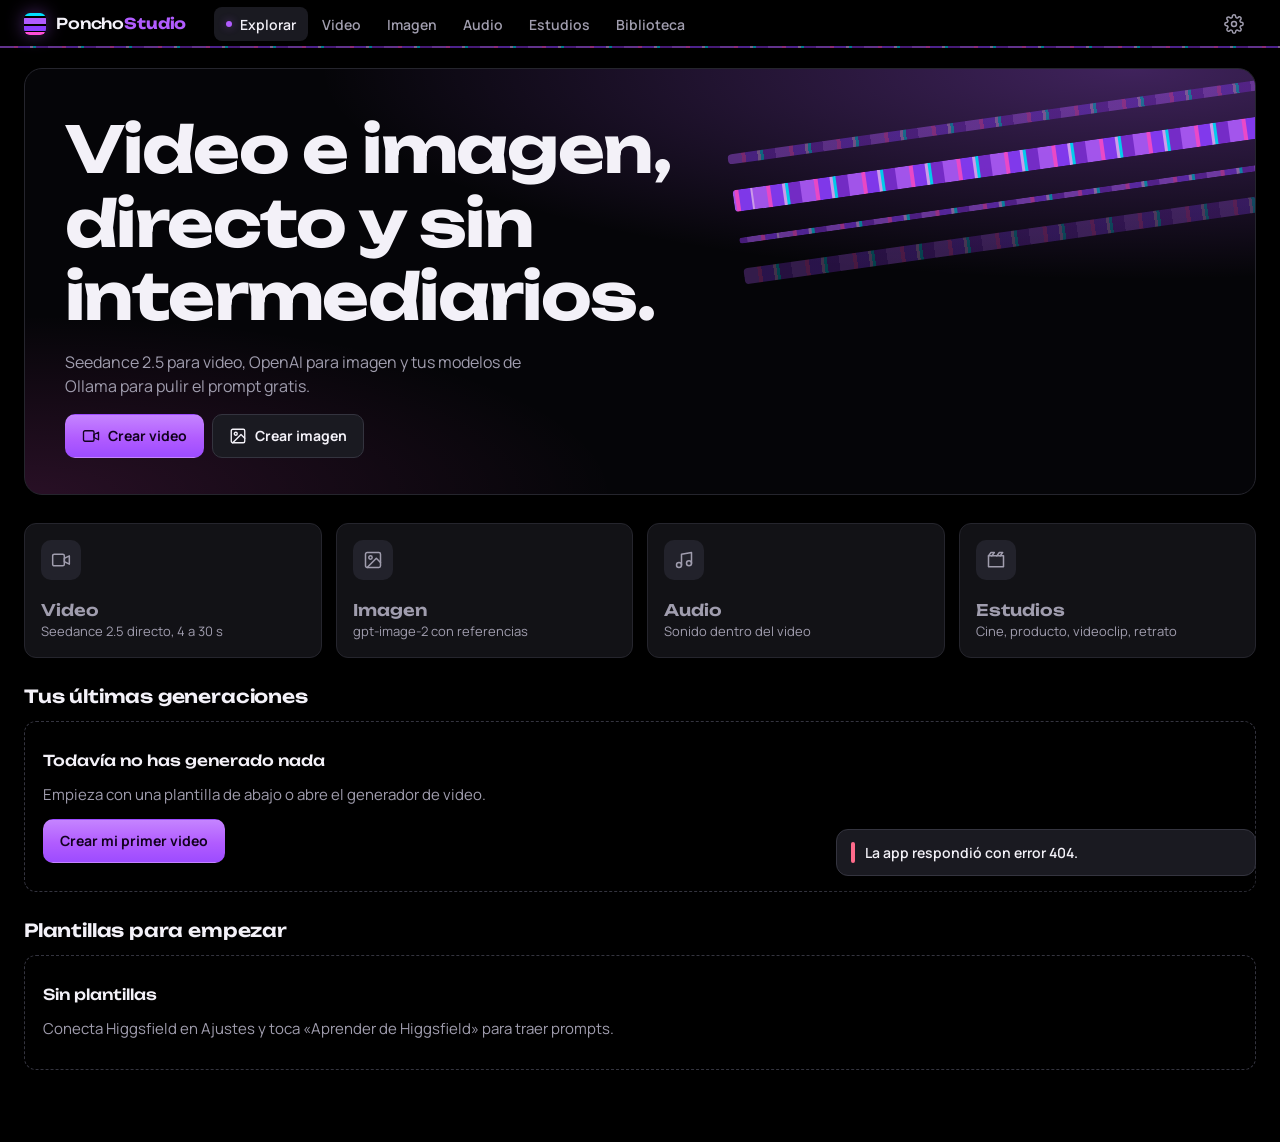
==== app/static/index.html @ efcdfa13 "0.1.0-wip: base de PonchoStudio (backend, interfaz, prompts, docs) Co-Authored-By: Claude Opus 5.5 <" ====
<!doctype html>
<html lang="es-CO">
<head>
  <meta charset="utf-8">
  <meta name="viewport" content="width=device-width, initial-scale=1, viewport-fit=cover">
  <meta name="theme-color" content="#000000">
  <meta name="color-scheme" content="dark">
  <title>PonchoStudio</title>
  <link rel="icon" href="data:image/svg+xml,%3Csvg xmlns='http://www.w3.org/2000/svg' viewBox='0 0 32 32'%3E%3Crect width='32' height='32' rx='8' fill='%23000'/%3E%3Cpath d='M4 12h24v3H4zM4 17h24v3H4z' fill='%23B15CFF'/%3E%3Cpath d='M4 22h24v2H4z' fill='%23FF4FD8'/%3E%3Cpath d='M4 9h24v2H4z' fill='%2300E0FF'/%3E%3C/svg%3E">
  <link rel="preconnect" href="https://fonts.googleapis.com">
  <link rel="preconnect" href="https://fonts.gstatic.com" crossorigin>
  <link rel="stylesheet" href="https://fonts.googleapis.com/css2?family=Manrope:wght@400;500;600;700;800&family=Unbounded:wght@500;600;700;800&display=swap">
  <link rel="stylesheet" href="estilos.css">
</head>
<body>
  <a class="saltar" href="#contenido">Saltar al contenido</a>

  <header class="cabecera" id="cabecera">
    <a class="marca" href="#/" aria-label="PonchoStudio, ir a Explorar">
      <span class="marca-tejido" aria-hidden="true"></span>
      <span class="marca-nombre">Poncho<b>Studio</b></span>
    </a>
    <nav class="nav-principal" aria-label="Secciones">
      <a href="#/" data-ruta="inicio">Explorar</a>
      <a href="#/video" data-ruta="video">Video</a>
      <a href="#/imagen" data-ruta="imagen">Imagen</a>
      <a href="#/audio" data-ruta="audio">Audio</a>
      <a href="#/estudios" data-ruta="estudios">Estudios</a>
      <a href="#/biblioteca" data-ruta="biblioteca">Biblioteca</a>
    </nav>
    <div class="cabecera-der">
      <a class="btn-icono" href="#/ajustes" data-ruta="ajustes" aria-label="Ajustes y conexiones" title="Ajustes">
        <svg viewBox="0 0 24 24" aria-hidden="true"><circle cx="12" cy="12" r="3"/><path d="M19.4 15a1.7 1.7 0 0 0 .3 1.8l.1.1a2 2 0 1 1-2.8 2.8l-.1-.1a1.7 1.7 0 0 0-1.8-.3 1.7 1.7 0 0 0-1 1.5V21a2 2 0 1 1-4 0v-.1a1.7 1.7 0 0 0-1.1-1.5 1.7 1.7 0 0 0-1.8.3l-.1.1a2 2 0 1 1-2.8-2.8l.1-.1a1.7 1.7 0 0 0 .3-1.8 1.7 1.7 0 0 0-1.5-1H3a2 2 0 1 1 0-4h.1a1.7 1.7 0 0 0 1.5-1.1 1.7 1.7 0 0 0-.3-1.8l-.1-.1a2 2 0 1 1 2.8-2.8l.1.1a1.7 1.7 0 0 0 1.8.3H9a1.7 1.7 0 0 0 1-1.5V3a2 2 0 1 1 4 0v.1a1.7 1.7 0 0 0 1 1.5 1.7 1.7 0 0 0 1.8-.3l.1-.1a2 2 0 1 1 2.8 2.8l-.1.1a1.7 1.7 0 0 0-.3 1.8V9a1.7 1.7 0 0 0 1.5 1H21a2 2 0 1 1 0 4h-.1a1.7 1.7 0 0 0-1.5 1z"/></svg>
      </a>
    </div>
  </header>
  <div class="franja-demo" id="franja-demo" hidden>
    <span>Modo demostración: agrega tus llaves en <a href="#/ajustes">Ajustes</a></span>
  </div>

  <main id="contenido" class="contenido" tabindex="-1"></main>

  <nav class="barra-inferior" aria-label="Secciones">
    <a href="#/" data-ruta="inicio"><svg viewBox="0 0 24 24" aria-hidden="true"><rect x="3" y="3" width="7" height="9" rx="1.5"/><rect x="14" y="3" width="7" height="5" rx="1.5"/><rect x="14" y="12" width="7" height="9" rx="1.5"/><rect x="3" y="16" width="7" height="5" rx="1.5"/></svg><span>Explorar</span></a>
    <a href="#/video" data-ruta="video"><svg viewBox="0 0 24 24" aria-hidden="true"><rect x="2" y="5" width="14" height="14" rx="2"/><path d="m16 10 6-3v10l-6-3z"/></svg><span>Video</span></a>
    <a href="#/imagen" data-ruta="imagen"><svg viewBox="0 0 24 24" aria-hidden="true"><rect x="3" y="3" width="18" height="18" rx="2"/><circle cx="9" cy="9" r="2"/><path d="m21 15-5-5L5 21"/></svg><span>Imagen</span></a>
    <a href="#/estudios" data-ruta="estudios"><svg viewBox="0 0 24 24" aria-hidden="true"><path d="M3 7h18v13H3z"/><path d="m3 7 3-4h4L7 7m6 0 3-4h4l-3 4"/></svg><span>Estudios</span></a>
    <a href="#/biblioteca" data-ruta="biblioteca"><svg viewBox="0 0 24 24" aria-hidden="true"><path d="M4 4h6v16H4zM14 4h6v10h-6zM14 17h6v3h-6z"/></svg><span>Biblioteca</span></a>
  </nav>

  <div class="toasts" id="toasts" role="status" aria-live="polite"></div>

  <script type="module" src="js/app.js"></script>
</body>
</html>
---- app/static/estilos.css ----
/* PonchoStudio · estilos
   Sistema visual de Poncho OS: negro, superficies frías, violeta neón.
   Firma: la "franja de poncho" (tejido violeta/magenta/lila/cian), usada solo
   en la marca, bajo la cabecera y en las barras de progreso. */

:root {
  --negro: #000;
  --fondo: #050508;
  --s1: #121216;
  --s2: #1A1A21;
  --s3: #22222B;
  --borde: #25252D;
  --borde-2: #34343F;
  --texto: #F3F1F8;
  --suave: #A09DAE;
  --tenue: #7C798A;

  --violeta: #B15CFF;
  --violeta-hover: #C584FF;
  --violeta-oscuro: #7E2FD6;
  --violeta-fin: #8B3DFF;
  --glow: rgba(177, 92, 255, .45);
  --magenta: #FF4FD8;
  --cian: #00E0FF;
  --lila: #E0AAFF;
  --sobre-violeta: #12021F;
  --peligro: #FF6B8B;
  --aviso: #FFC46B;

  --tejido: repeating-linear-gradient(90deg,
    var(--violeta) 0 14px, var(--magenta) 14px 18px, var(--violeta-fin) 18px 30px,
    var(--lila) 30px 33px, var(--cian) 33px 36px, var(--violeta-oscuro) 36px 48px);

  --titulo: "Unbounded", system-ui, -apple-system, "Segoe UI", sans-serif;
  --cuerpo: "Manrope", system-ui, -apple-system, "Segoe UI", Roboto, sans-serif;

  --r-s: 8px;
  --r-m: 12px;
  --r-l: 18px;
  --alto-cab: 52px;
  --panel: 420px;
  --gutter: 16px;
  --rapido: 160ms cubic-bezier(.2, .7, .2, 1);
}
@media (min-width: 900px) {
  :root { --alto-cab: 48px; --gutter: 24px; }
}

*, *::before, *::after { box-sizing: border-box; }
html { -webkit-text-size-adjust: 100%; background: var(--negro); }
body {
  margin: 0;
  min-height: 100dvh;
  background: var(--negro);
  color: var(--texto);
  font-family: var(--cuerpo);
  font-size: 15px;
  line-height: 1.5;
  overflow-x: hidden;
  -webkit-font-smoothing: antialiased;
}
img, video { display: block; max-width: 100%; }
button, input, select, textarea { font: inherit; color: inherit; }
a { color: var(--lila); }
h1, h2, h3 { font-family: var(--titulo); font-weight: 600; line-height: 1.15; margin: 0; letter-spacing: -.01em; }
h1 { font-size: clamp(26px, 6vw, 44px); }
h2 { font-size: 18px; }
h3 { font-size: 15px; }
p { margin: 0; }
[hidden] { display: none !important; }

:focus-visible {
  outline: 2px solid var(--violeta);
  outline-offset: 2px;
  border-radius: 6px;
}

.saltar {
  position: absolute; left: 8px; top: -60px; z-index: 100;
  background: var(--violeta); color: var(--sobre-violeta);
  padding: 10px 14px; border-radius: var(--r-s); font-weight: 700; text-decoration: none;
}
.saltar:focus { top: 8px; }

.solo-lector {
  position: absolute !important; width: 1px; height: 1px; padding: 0; margin: -1px;
  overflow: hidden; clip: rect(0 0 0 0); white-space: nowrap; border: 0;
}

/* ---------- Cabecera ---------- */
.cabecera {
  position: sticky; top: 0; z-index: 40;
  height: var(--alto-cab);
  display: flex; align-items: center; gap: 16px;
  padding: 0 var(--gutter);
  padding-top: env(safe-area-inset-top);
  background: rgba(0, 0, 0, .82);
  backdrop-filter: blur(14px);
  -webkit-backdrop-filter: blur(14px);
}
.cabecera::after {
  content: ""; position: absolute; left: 0; right: 0; bottom: 0; height: 2px;
  background: var(--tejido); opacity: .55;
}
.marca {
  display: inline-flex; align-items: center; gap: 10px;
  text-decoration: none; color: var(--texto); min-height: 44px; flex-shrink: 0;
}
.marca-tejido {
  width: 22px; height: 22px; border-radius: 6px;
  background:
    linear-gradient(180deg, var(--cian) 0 14%, transparent 14% 24%, var(--violeta) 24% 52%,
      transparent 52% 60%, var(--violeta-fin) 60% 80%, transparent 80% 86%, var(--magenta) 86%);
  box-shadow: 0 0 18px var(--glow);
}
.marca-nombre { font-family: var(--titulo); font-weight: 500; font-size: 15px; letter-spacing: -.01em; }
.marca-nombre b { font-weight: 700; color: var(--violeta); }

.nav-principal { display: none; gap: 2px; margin-left: 12px; }
.nav-principal a {
  color: var(--suave); text-decoration: none; font-weight: 600; font-size: 14px;
  padding: 0 12px; height: 34px; display: inline-flex; align-items: center; border-radius: 8px;
  transition: color var(--rapido), background var(--rapido);
}
.nav-principal a:hover { color: var(--texto); background: var(--s1); }
.nav-principal a[aria-current="page"] { color: var(--texto); background: var(--s2); }
.nav-principal a[aria-current="page"]::before {
  content: ""; width: 6px; height: 6px; border-radius: 50%; background: var(--violeta);
  margin-right: 8px; box-shadow: 0 0 8px var(--glow);
}
.cabecera-der { margin-left: auto; display: flex; align-items: center; gap: 8px; }

.btn-icono {
  width: 44px; height: 44px; display: inline-grid; place-items: center;
  border-radius: 10px; color: var(--suave); background: transparent; border: 0; cursor: pointer;
  text-decoration: none;
}
.btn-icono:hover { color: var(--texto); background: var(--s1); }
.btn-icono[aria-current="page"] { color: var(--violeta); background: var(--s2); }
.btn-icono svg, .barra-inferior svg, .icono {
  width: 20px; height: 20px; fill: none; stroke: currentColor; stroke-width: 1.8;
  stroke-linecap: round; stroke-linejoin: round; flex-shrink: 0;
}

.franja-demo {
  background: linear-gradient(90deg, rgba(177, 92, 255, .14), rgba(255, 79, 216, .08));
  border-bottom: 1px solid var(--borde);
  color: var(--lila); font-size: 13px; font-weight: 600;
  padding: 7px var(--gutter); text-align: center;
}
.franja-demo a { color: var(--texto); }

/* Barra inferior (celular) */
.barra-inferior {
  position: fixed; left: 0; right: 0; bottom: 0; z-index: 40;
  display: grid; grid-template-columns: repeat(5, 1fr);
  background: rgba(5, 5, 8, .94); backdrop-filter: blur(14px); -webkit-backdrop-filter: blur(14px);
  border-top: 1px solid var(--borde);
  padding-bottom: env(safe-area-inset-bottom);
}
.barra-inferior a {
  min-height: 58px; display: flex; flex-direction: column; align-items: center; justify-content: center; gap: 3px;
  color: var(--tenue); text-decoration: none; font-size: 11px; font-weight: 700;
}
.barra-inferior a[aria-current="page"] { color: var(--violeta); }
.contenido { padding-bottom: calc(76px + env(safe-area-inset-bottom)); outline: none; }

@media (min-width: 900px) {
  .nav-principal { display: flex; }
  .barra-inferior { display: none; }
  .contenido { padding-bottom: 48px; }
}

/* ---------- Botones ---------- */
.btn {
  display: inline-flex; align-items: center; justify-content: center; gap: 8px;
  min-height: 44px; padding: 0 16px; border-radius: 10px;
  border: 1px solid var(--borde-2); background: var(--s2); color: var(--texto);
  font-weight: 700; font-size: 14px; cursor: pointer; text-decoration: none; white-space: nowrap;
  transition: background var(--rapido), border-color var(--rapido), transform var(--rapido), box-shadow var(--rapido);
}
.btn:hover { background: var(--s3); border-color: #44444F; }
.btn:active { transform: scale(.98); }
.btn:disabled, .btn[aria-disabled="true"] { opacity: .45; cursor: not-allowed; transform: none; }
.btn-primario {
  background: linear-gradient(180deg, var(--violeta-hover), var(--violeta) 55%, var(--violeta-fin) 140%);
  color: var(--sobre-violeta); border-color: transparent;
}
.btn-primario:hover { background: var(--violeta-hover); border-color: transparent; box-shadow: 0 0 24px var(--glow); }
.btn-fantasma { background: transparent; border-color: transparent; color: var(--suave); }
.btn-fantasma:hover { background: var(--s1); color: var(--texto); border-color: transparent; }
.btn-peligro { color: var(--peligro); }
.btn-chico { min-height: 36px; padding: 0 12px; font-size: 13px; border-radius: 8px; }
.btn-grande { min-height: 54px; font-size: 15px; border-radius: 12px; width: 100%; }
.btn .icono { width: 18px; height: 18px; }
.btn-generar { font-family: var(--titulo); font-weight: 600; letter-spacing: -.01em; }
.btn-generar .costo { opacity: .78; font-weight: 500; }

/* ---------- Formularios ---------- */
.campo { display: grid; gap: 8px; }
.campo > label, .etiqueta {
  font-size: 13px; font-weight: 700; color: var(--suave);
  display: flex; align-items: center; justify-content: space-between; gap: 8px;
}
.etiqueta .valor { color: var(--texto); font-family: var(--titulo); font-weight: 500; font-size: 13px; }
.entrada, select.entrada, textarea.entrada {
  width: 100%; min-height: 44px; padding: 10px 12px;
  background: var(--s1); border: 1px solid var(--borde-2); border-radius: 10px; color: var(--texto);
}
select.entrada { appearance: none; padding-right: 36px;
  background-image: url("data:image/svg+xml,%3Csvg xmlns='http://www.w3.org/2000/svg' viewBox='0 0 24 24' fill='none' stroke='%23A09DAE' stroke-width='2'%3E%3Cpath d='m6 9 6 6 6-6'/%3E%3C/svg%3E");
  background-repeat: no-repeat; background-position: right 10px center; background-size: 18px; }
.entrada:focus { border-color: var(--violeta); outline: none; box-shadow: 0 0 0 3px rgba(177, 92, 255, .22); }
.entrada::placeholder { color: var(--tenue); }

/* Segmentado */
.segmentado {
  display: flex; flex-wrap: wrap; gap: 4px; padding: 4px;
  background: var(--s1); border: 1px solid var(--borde); border-radius: 12px;
}
.segmentado button {
  flex: 1 1 0; min-width: 72px; min-height: 40px; padding: 0 10px;
  border: 0; border-radius: 8px; background: transparent; color: var(--suave);
  font-weight: 700; font-size: 13px; cursor: pointer; white-space: nowrap;
  display: inline-flex; align-items: center; justify-content: center; gap: 6px;
}
.segmentado button:hover:not(:disabled) { color: var(--texto); background: var(--s2); }
.segmentado button[aria-checked="true"] { background: var(--s3); color: var(--texto); box-shadow: inset 0 0 0 1px var(--violeta); }
.segmentado button:disabled { opacity: .35; cursor: not-allowed; }
.forma { display: inline-block; border: 1.6px solid currentColor; border-radius: 2px; }

/* Slider */
.slider { display: grid; gap: 6px; }
.slider input[type="range"] {
  -webkit-appearance: none; appearance: none; width: 100%; height: 44px; background: transparent; cursor: pointer;
}
.slider input[type="range"]::-webkit-slider-runnable-track {
  height: 6px; border-radius: 6px;
  background: linear-gradient(90deg, var(--violeta) var(--p, 0%), var(--s3) var(--p, 0%));
}
.slider input[type="range"]::-moz-range-track { height: 6px; border-radius: 6px; background: var(--s3); }
.slider input[type="range"]::-moz-range-progress { height: 6px; border-radius: 6px; background: var(--violeta); }
.slider input[type="range"]::-webkit-slider-thumb {
  -webkit-appearance: none; width: 22px; height: 22px; margin-top: -8px; border-radius: 50%;
  background: var(--texto); border: 4px solid var(--violeta); box-shadow: 0 0 12px var(--glow);
}
.slider input[type="range"]::-moz-range-thumb {
  width: 16px; height: 16px; border-radius: 50%; background: var(--texto); border: 4px solid var(--violeta);
}
.slider-marcas { display: flex; justify-content: space-between; font-size: 12px; color: var(--tenue); }

/* Interruptor */
.interruptor {
  display: flex; align-items: center; justify-content: space-between; gap: 12px;
  min-height: 48px; padding: 6px 12px; border-radius: 12px; background: var(--s1); border: 1px solid var(--borde);
  cursor: pointer;
}
.interruptor span { font-weight: 700; font-size: 14px; }
.interruptor small { display: block; color: var(--suave); font-weight: 500; font-size: 12px; }
.interruptor input { appearance: none; -webkit-appearance: none; width: 44px; height: 26px; border-radius: 26px;
  background: var(--s3); border: 1px solid var(--borde-2); position: relative; cursor: pointer; flex-shrink: 0;
  transition: background var(--rapido); }
.interruptor input::after { content: ""; position: absolute; top: 3px; left: 3px; width: 18px; height: 18px; border-radius: 50%;
  background: var(--suave); transition: transform var(--rapido), background var(--rapido); }
.interruptor input:checked { background: var(--violeta-oscuro); border-color: var(--violeta); }
.interruptor input:checked::after { transform: translateX(18px); background: var(--texto); }

/* Chips */
.chips { display: flex; flex-wrap: wrap; gap: 6px; }
.chip {
  min-height: 36px; padding: 0 12px; border-radius: 999px; cursor: pointer;
  background: var(--s1); border: 1px solid var(--borde-2); color: var(--suave);
  font-weight: 600; font-size: 13px; display: inline-flex; align-items: center; gap: 6px;
}
.chip:hover { color: var(--texto); border-color: #4A4A57; }
.chip[aria-pressed="true"] { color: var(--texto); border-color: var(--violeta); background: rgba(177, 92, 255, .14); }
.chip .punto-origen { width: 6px; height: 6px; border-radius: 50%; background: var(--cian); }

/* Insignias y chips de estado */
.insignia {
  display: inline-flex; align-items: center; gap: 5px; min-height: 22px; padding: 0 8px;
  border-radius: 6px; font-size: 11px; font-weight: 800; white-space: nowrap;
  background: var(--s3); color: var(--suave);
}
.insignia-creditos { background: rgba(255, 196, 107, .12); color: var(--aviso); box-shadow: inset 0 0 0 1px rgba(255, 196, 107, .3); }
.insignia-demo { background: rgba(0, 224, 255, .1); color: var(--cian); box-shadow: inset 0 0 0 1px rgba(0, 224, 255, .28); }
.insignia-violeta { background: rgba(177, 92, 255, .16); color: var(--lila); }

.estado {
  display: inline-flex; align-items: center; gap: 6px; min-height: 24px; padding: 0 9px;
  border-radius: 999px; font-size: 12px; font-weight: 700; background: rgba(0, 0, 0, .7); color: var(--texto);
  backdrop-filter: blur(6px);
}
.estado::before { content: ""; width: 7px; height: 7px; border-radius: 50%; background: currentColor; }
.estado-en_cola { color: var(--suave); }
.estado-generando { color: var(--lila); }
.estado-listo { color: #7CF2C6; }
.estado-fallo { color: var(--peligro); }
.estado-cancelado { color: var(--tenue); }

.progreso { height: 4px; border-radius: 4px; background: var(--s3); overflow: hidden; }
.progreso > i { display: block; height: 100%; width: var(--v, 0%); background: var(--tejido); background-size: 96px 100%;
  transition: width 600ms ease; }

/* ---------- Toasts ---------- */
.toasts {
  position: fixed; z-index: 90; left: 50%; transform: translateX(-50%);
  bottom: calc(78px + env(safe-area-inset-bottom)); display: grid; gap: 8px;
  width: min(420px, calc(100vw - 32px)); pointer-events: none;
}
@media (min-width: 900px) { .toasts { bottom: 24px; left: auto; right: 24px; transform: none; } }
.toast {
  pointer-events: auto; display: flex; gap: 10px; align-items: flex-start;
  padding: 12px 14px; border-radius: 12px; background: var(--s2); border: 1px solid var(--borde-2);
  box-shadow: 0 12px 40px rgba(0, 0, 0, .6); font-size: 14px; font-weight: 600;
  animation: entrar 220ms cubic-bezier(.2, .7, .2, 1);
}
.toast::before { content: ""; width: 4px; align-self: stretch; border-radius: 4px; background: var(--violeta); flex-shrink: 0; }
.toast-error::before { background: var(--peligro); }
.toast-ok::before { background: #7CF2C6; }
@keyframes entrar { from { opacity: 0; transform: translateY(8px); } }

/* ---------- Modal ---------- */
.modal-fondo {
  position: fixed; inset: 0; z-index: 80; background: rgba(0, 0, 0, .78);
  display: grid; place-items: center; padding: 16px; animation: aparecer 160ms ease;
}
@keyframes aparecer { from { opacity: 0; } }
.modal {
  width: min(460px, 100%); max-height: calc(100dvh - 32px); overflow: auto;
  background: var(--s1); border: 1px solid var(--borde-2); border-radius: var(--r-l);
  padding: 22px; display: grid; gap: 14px; box-shadow: 0 30px 80px rgba(0, 0, 0, .7);
  animation: entrar 200ms cubic-bezier(.2, .7, .2, 1);
}
.modal h2 { font-size: 18px; }
.modal p { color: var(--suave); }
.modal-acciones { display: flex; gap: 8px; justify-content: flex-end; flex-wrap: wrap; margin-top: 4px; }
.modal-acciones .btn { flex: 1 1 140px; }

/* Visor */
.visor {
  position: relative;
  width: min(1200px, 100%); padding: 0; gap: 0; overflow: hidden;
  display: grid; grid-template-rows: auto 1fr;
}
.visor-medio { background: var(--negro); display: grid; place-items: center; min-height: 200px; max-height: 60dvh; }
.visor-medio img, .visor-medio video { max-height: 60dvh; width: auto; max-width: 100%; object-fit: contain; }
.visor-info { padding: 18px; display: grid; gap: 14px; align-content: start; overflow: auto; }
.visor-prompt { background: var(--s2); border-radius: 10px; padding: 12px; font-size: 14px; color: var(--texto); white-space: pre-wrap; word-break: break-word; }
.visor-datos { display: grid; grid-template-columns: auto 1fr; gap: 4px 14px; font-size: 13px; }
.visor-datos dt { color: var(--suave); }
.visor-datos dd { margin: 0; }
.visor-acciones { display: flex; flex-wrap: wrap; gap: 8px; }
.visor-acciones .btn { flex: 1 1 auto; }
.visor-cerrar { position: absolute; top: 10px; right: 10px; background: rgba(0, 0, 0, .65); z-index: 2; }
@media (min-width: 900px) {
  .visor { grid-template-rows: none; grid-template-columns: 1fr 360px; height: min(760px, calc(100dvh - 48px)); }
  .visor-medio, .visor-medio img, .visor-medio video { max-height: 100%; height: 100%; }
  .visor-medio { height: 100%; }
}

/* ---------- Página ---------- */
.pagina { padding: 20px var(--gutter) 24px; max-width: 1680px; margin: 0 auto; display: grid; gap: 28px; }
.pagina-cabeza { display: grid; gap: 6px; }
.pagina-cabeza p { color: var(--suave); max-width: 62ch; }
.seccion { display: grid; gap: 14px; }
.seccion-cabeza { display: flex; align-items: center; justify-content: space-between; gap: 12px; flex-wrap: wrap; }
.vacio {
  border: 1px dashed var(--borde-2); border-radius: var(--r-m); padding: 28px 18px;
  display: grid; gap: 12px; justify-items: start; color: var(--suave);
}
.vacio strong { color: var(--texto); font-family: var(--titulo); font-weight: 500; font-size: 15px; }

/* ---------- Inicio ---------- */
.hero {
  position: relative; overflow: hidden; border-radius: var(--r-l);
  padding: 28px 20px 22px; min-height: 260px;
  display: grid; align-content: end; gap: 16px;
  background:
    radial-gradient(120% 90% at 90% 0%, rgba(177, 92, 255, .34), transparent 55%),
    radial-gradient(80% 70% at 0% 100%, rgba(255, 79, 216, .14), transparent 60%),
    var(--fondo);
  border: 1px solid var(--borde);
}
.hero-tejido {
  position: absolute; right: -40px; top: 22px; width: 62%; max-width: 560px; height: 120px;
  display: grid; gap: 7px; transform: rotate(-8deg); opacity: .9; pointer-events: none;
}
.hero-tejido i { display: block; border-radius: 4px; background: var(--tejido); }
.hero-tejido i:nth-child(1) { height: 10px; opacity: .45; }
.hero-tejido i:nth-child(2) { height: 22px; background-position: 20px 0; }
.hero-tejido i:nth-child(3) { height: 6px; opacity: .6; background-position: 40px 0; }
.hero-tejido i:nth-child(4) { height: 16px; opacity: .3; }
.hero h1 { font-size: clamp(30px, 8.4vw, 64px); font-weight: 700; max-width: 14ch; letter-spacing: -.025em; position: relative; }
.hero p { color: var(--suave); max-width: 46ch; position: relative; font-size: 16px; }
.hero-acciones { display: flex; gap: 8px; flex-wrap: wrap; position: relative; }
@media (min-width: 900px) { .hero { padding: 44px 40px 36px; min-height: 340px; } .hero-tejido { top: 46px; height: 150px; } }

.accesos { display: grid; grid-template-columns: repeat(2, 1fr); gap: 10px; }
@media (min-width: 900px) { .accesos { grid-template-columns: repeat(4, 1fr); gap: 14px; } }
.acceso {
  position: relative; display: grid; align-content: space-between; gap: 18px;
  min-height: 132px; padding: 16px; border-radius: var(--r-m); text-decoration: none; color: var(--texto);
  background: var(--s1); border: 1px solid var(--borde); overflow: hidden;
  transition: border-color var(--rapido), background var(--rapido);
}
.acceso:hover { border-color: var(--borde-2); background: var(--s2); }
.acceso:hover .acceso-icono { color: var(--violeta); }
.acceso-icono { width: 40px; height: 40px; border-radius: 10px; background: var(--s3); display: grid; place-items: center; color: var(--lila); }
.acceso strong { font-family: var(--titulo); font-weight: 600; font-size: 16px; display: block; }
.acceso span { color: var(--suave); font-size: 13px; }

/* Masonry con container queries: 2 → 6 columnas */
.explora-caja { container-type: inline-size; }
.masonry { columns: 2; column-gap: 10px; }
.masonry > * { break-inside: avoid; margin-bottom: 10px; }
@container (min-width: 600px) { .masonry { columns: 3; column-gap: 12px; } .masonry > * { margin-bottom: 12px; } }
@container (min-width: 860px) { .masonry { columns: 4; } }
@container (min-width: 1100px) { .masonry { columns: 5; } }
@container (min-width: 1380px) { .masonry { columns: 6; } }

.plantilla {
  display: grid; gap: 10px; padding: 14px; border-radius: var(--r-m); width: 100%; text-align: left;
  background: var(--s1); border: 1px solid var(--borde); cursor: pointer; color: var(--texto);
  transition: border-color var(--rapido), background var(--rapido);
}
.plantilla:hover { border-color: var(--violeta-oscuro); background: var(--s2); }
.plantilla-arte { border-radius: 8px; aspect-ratio: var(--ar, 4 / 5); position: relative; overflow: hidden; }
.plantilla-arte span { position: absolute; left: 10px; bottom: 10px; }
.plantilla strong { font-family: var(--titulo); font-weight: 500; font-size: 14px; }
.plantilla p { color: var(--suave); font-size: 13px; display: -webkit-box; -webkit-line-clamp: 3; -webkit-box-orient: vertical; overflow: hidden; }
.plantilla-pie { display: flex; flex-wrap: wrap; justify-content: space-between; align-items: center; gap: 8px; color: var(--lila); font-size: 13px; font-weight: 700; }

/* ---------- Tarjeta de medio ---------- */
.medio {
  position: relative; border-radius: var(--r-m); overflow: hidden; background: var(--s1);
  border: 1px solid var(--borde); cursor: pointer; display: block; width: 100%; padding: 0; text-align: left;
  color: var(--texto);
}
.medio:hover { border-color: var(--borde-2); }
.medio-caja { position: relative; aspect-ratio: var(--ar, 16 / 9); background: var(--s2); }
.medio-caja img, .medio-caja video { position: absolute; inset: 0; width: 100%; height: 100%; object-fit: cover; }
.medio-sup { position: absolute; top: 8px; left: 8px; right: 8px; display: flex; gap: 6px; flex-wrap: wrap; align-items: center; z-index: 1; }
.medio-sup .fav { margin-left: auto; color: var(--magenta); }
.medio-sup .insignia { background-color: rgba(0, 0, 0, .72); backdrop-filter: blur(6px); }
.medio-inf {
  position: absolute; left: 0; right: 0; bottom: 0; padding: 26px 10px 10px; z-index: 1;
  background: linear-gradient(transparent, rgba(0, 0, 0, .85));
  font-size: 12px; color: var(--texto); display: grid; gap: 6px;
}
.medio-inf p { display: -webkit-box; -webkit-line-clamp: 2; -webkit-box-orient: vertical; overflow: hidden; }
.medio-pendiente {
  position: absolute; inset: 0; display: grid; place-items: center; align-content: center; gap: 10px; padding: 16px;
  background:
    radial-gradient(60% 60% at 50% 40%, rgba(177, 92, 255, .2), transparent 70%), var(--s1);
  color: var(--suave); font-size: 13px; text-align: center;
}
.medio-pendiente .progreso { width: 70%; }
.medio-pendiente .porc { font-family: var(--titulo); font-size: 22px; color: var(--texto); }
.medio-caja.sin-medio { min-height: 190px; }
.medio-pendiente { padding-bottom: 56px; grid-template-columns: minmax(0, 1fr); justify-items: center; }
.medio-pendiente > * { max-width: 100%; overflow-wrap: anywhere; }
.medio-pendiente > span:not(.porc) { display: -webkit-box; -webkit-line-clamp: 3; -webkit-box-orient: vertical; overflow: hidden; }
.medio-fallo { background: linear-gradient(rgba(255, 107, 139, .08), transparent), var(--s1); color: var(--peligro); }
.medio-duracion { position: absolute; right: 8px; bottom: 8px; }

/* ---------- Generador (video / imagen) ---------- */
.generador { display: grid; gap: 20px; padding: 16px var(--gutter) 24px; }
.panel { display: grid; gap: 18px; align-content: start; min-width: 0; }
.panel-bloque { display: grid; gap: 10px; }
.panel-titulo { display: flex; align-items: center; justify-content: space-between; gap: 8px; }
.panel-titulo h1 { font-size: 22px; }
.feed { display: grid; gap: 14px; align-content: start; min-width: 0; }
.feed-grilla { container-type: inline-size; }
.feed-grilla .masonry { columns: 1; }
@container (min-width: 520px) { .feed-grilla .masonry { columns: 2; } }
@container (min-width: 900px) { .feed-grilla .masonry { columns: 3; } }
@container (min-width: 1300px) { .feed-grilla .masonry { columns: 4; } }

@media (min-width: 1000px) {
  .generador {
    grid-template-columns: var(--panel) minmax(0, 1fr); gap: 0; padding: 0;
    min-height: calc(100dvh - var(--alto-cab));
  }
  .panel {
    position: sticky; top: var(--alto-cab); max-height: calc(100dvh - var(--alto-cab)); overflow-y: auto;
    padding: 20px 20px 24px; border-right: 1px solid var(--borde); background: var(--fondo);
    scrollbar-width: thin; scrollbar-color: var(--borde-2) transparent;
  }
  .feed { padding: 20px var(--gutter) 32px; }
  .con-demo .panel { top: calc(var(--alto-cab) + 34px); max-height: calc(100dvh - var(--alto-cab) - 34px); }
}

/* Selector de modelo */
.modelos { display: grid; gap: 8px; }
.modelo {
  display: grid; grid-template-columns: 40px 1fr auto; align-items: center; gap: 12px;
  width: 100%; min-height: 60px; padding: 10px 12px; text-align: left; cursor: pointer;
  border-radius: 12px; border: 1px solid var(--borde); background: var(--s1); color: var(--texto);
  transition: border-color var(--rapido), background var(--rapido);
}
.modelo:hover { border-color: var(--borde-2); background: var(--s2); }
.modelo[aria-checked="true"] { border-color: var(--violeta); background: linear-gradient(90deg, rgba(177, 92, 255, .14), var(--s1) 70%); }
.modelo-icono { width: 40px; height: 40px; border-radius: 10px; display: grid; place-items: center; font-family: var(--titulo); font-weight: 700; font-size: 13px;
  background: var(--s3); color: var(--lila); }
.modelo-icono-largo { font-size: 10px; letter-spacing: -.03em; }
.modelo[aria-checked="true"] .modelo-icono { background: var(--violeta); color: var(--sobre-violeta); }
.modelo strong { display: block; font-weight: 800; font-size: 14px; }
.modelo small { display: block; color: var(--suave); font-size: 12px; line-height: 1.35; }
.modelo-lado { display: grid; justify-items: end; gap: 4px; }
.modelos-mas { justify-self: start; }

/* Prompt */
.prompt-caja {
  position: relative; border-radius: 14px; background: var(--s1); border: 1px solid var(--borde-2);
  transition: border-color var(--rapido), box-shadow var(--rapido);
}
.prompt-caja:focus-within { border-color: var(--violeta); box-shadow: 0 0 0 3px rgba(177, 92, 255, .18), 0 0 30px rgba(177, 92, 255, .12); }
.prompt-caja textarea {
  width: 100%; min-height: 132px; resize: vertical; border: 0; background: transparent; padding: 14px 14px 6px;
  font-size: 15px; line-height: 1.55; outline: none; display: block;
}
.prompt-caja textarea::placeholder { color: var(--tenue); }
.prompt-barra { display: flex; align-items: center; gap: 6px; padding: 6px 8px 8px; flex-wrap: wrap; }
.prompt-barra .contador { margin-left: auto; font-size: 12px; color: var(--tenue); padding-right: 6px; }
.mejorar-fila { display: grid; grid-template-columns: 1fr 1fr; gap: 8px; }
.motor-usado { font-size: 13px; color: var(--suave); display: flex; align-items: center; gap: 8px; flex-wrap: wrap; }
.motor-usado b { color: var(--lila); }

/* Dropzone */
.cuadros { display: grid; grid-template-columns: 1fr 1fr; gap: 8px; }
.dropzone {
  position: relative; min-height: 96px; border-radius: 12px; border: 1px dashed var(--borde-2); background: var(--s1);
  display: grid; place-items: center; text-align: center; padding: 10px; cursor: pointer; color: var(--suave);
  font-size: 13px; font-weight: 600; overflow: hidden;
  transition: border-color var(--rapido), background var(--rapido);
}
.dropzone:hover, .dropzone.encima { border-color: var(--violeta); background: rgba(177, 92, 255, .08); color: var(--texto); }
.dropzone input { position: absolute; inset: 0; opacity: 0; cursor: pointer; }
.dropzone .icono { display: block; margin: 0 auto 4px; }
.dropzone > div > span { display: block; }
.dropzone-lleno { padding: 0; border-style: solid; }
.dropzone-lleno img, .dropzone-lleno video { width: 100%; height: 100%; object-fit: cover; position: absolute; inset: 0; }
.dropzone-quitar { position: absolute; top: 4px; right: 4px; z-index: 2; width: 36px; height: 36px; background: rgba(0, 0, 0, .7); }
.dropzone-cargando::after { content: "Subiendo…"; position: absolute; inset: 0; display: grid; place-items: center; background: rgba(0, 0, 0, .7); color: var(--texto); }
.refs { display: grid; grid-template-columns: repeat(4, 1fr); gap: 8px; }
.refs .dropzone { min-height: 0; aspect-ratio: 1; }
.refs .dropzone span { font-size: 11px; }

.ajustes-grilla { display: grid; gap: 14px; }
.nota { font-size: 12px; color: var(--suave); }
.nota-aviso { color: var(--aviso); }

.generar-pie {
  position: sticky; bottom: calc(66px + env(safe-area-inset-bottom)); z-index: 5;
  padding: 28px 0 0; background: linear-gradient(transparent, var(--negro) 40%);
  display: grid; gap: 6px;
}
.generar-detalle { font-size: 12px; color: var(--tenue); text-align: center; min-height: 18px; }
@media (min-width: 1000px) { .generar-pie { bottom: -24px; padding-bottom: 20px; margin-bottom: -24px; background: linear-gradient(transparent, var(--fondo) 40%); } }

.filtros { display: flex; gap: 6px; flex-wrap: wrap; }

/* ---------- Estudios ---------- */
.estudios { display: grid; gap: 14px; }
@media (min-width: 900px) { .estudios { grid-template-columns: repeat(2, 1fr); gap: 18px; } }
.estudio {
  border-radius: var(--r-l); border: 1px solid var(--borde); background: var(--s1); overflow: hidden;
  display: grid; align-content: start;
}
.estudio-arte {
  height: 150px; position: relative; overflow: hidden;
  background: radial-gradient(80% 120% at 85% 50%, rgba(177, 92, 255, .28), transparent 60%), var(--fondo);
  border-bottom: 1px solid var(--borde);
}
.estudio-arte .tag { position: absolute; left: 14px; top: 14px; }
.estudio-arte .forma-grande {
  position: absolute; right: 28px; top: 50%; transform: translateY(-50%);
  border: 2px solid var(--texto); border-radius: 6px; padding: 5px;
  display: grid; align-content: center; gap: 4px; box-shadow: 0 0 30px var(--glow);
}
.estudio-arte .forma-grande b { display: block; height: 6px; border-radius: 3px; background: var(--tejido); }
.estudio-arte .forma-grande b:nth-child(2) { height: 12px; background-position: 18px 0; }
.estudio-arte .forma-grande b:nth-child(3) { opacity: .6; background-position: 30px 0; }
.estudios { align-items: start; }
.estudio-cuerpo { padding: 16px; display: grid; gap: 14px; }
.estudio-cuerpo h2 { font-size: 20px; }
.estudio-cuerpo > p { color: var(--suave); }
.estudio-campos { display: grid; gap: 12px; }
@media (min-width: 520px) { .estudio-campos.dos { grid-template-columns: 1fr 1fr; } }

/* ---------- Audio ---------- */
.lista-audio { display: grid; gap: 10px; }
@media (min-width: 900px) { .lista-audio { grid-template-columns: repeat(2, 1fr); } }
.aviso-caja {
  border-radius: var(--r-m); padding: 16px; display: grid; gap: 10px;
  background: linear-gradient(135deg, rgba(177, 92, 255, .14), rgba(0, 224, 255, .05)); border: 1px solid var(--borde-2);
}
.aviso-caja h2 { font-size: 16px; }
.aviso-caja p { color: var(--suave); }

/* ---------- Ajustes ---------- */
.conexiones { display: grid; gap: 12px; }
@media (min-width: 900px) { .conexiones { grid-template-columns: repeat(2, 1fr); } }
.conexion { border-radius: var(--r-m); border: 1px solid var(--borde); background: var(--s1); padding: 16px; display: grid; gap: 12px; align-content: start; }
.conexion-cabeza { display: flex; align-items: center; gap: 12px; }
.conexion-cabeza .modelo-icono { flex-shrink: 0; }
.conexion-cabeza div { flex: 1; min-width: 0; }
.conexion-cabeza small { color: var(--suave); display: block; font-size: 13px; }
.luz { display: inline-flex; align-items: center; gap: 6px; font-size: 12px; font-weight: 800; white-space: nowrap; }
.luz::before { content: ""; width: 8px; height: 8px; border-radius: 50%; background: currentColor; box-shadow: 0 0 8px currentColor; }
.luz-si { color: #7CF2C6; }
.luz-no { color: var(--tenue); }
.conexion ul { margin: 0; padding-left: 18px; color: var(--suave); font-size: 13px; }
.conexion-acciones { display: flex; flex-wrap: wrap; gap: 8px; }
.guia { display: grid; gap: 10px; }
.guia ol { margin: 0; padding-left: 20px; display: grid; gap: 8px; color: var(--suave); }
.guia b { color: var(--texto); }
code, .codigo {
  font-family: ui-monospace, "Cascadia Code", Consolas, monospace; font-size: 13px;
  background: var(--s2); border: 1px solid var(--borde); padding: 1px 6px; border-radius: 6px; color: var(--lila);
  overflow-wrap: anywhere;
}
pre.codigo { display: block; padding: 12px; white-space: pre-wrap; margin: 0; }

.cargando-bloque { min-height: 140px; border-radius: var(--r-m); background: linear-gradient(90deg, var(--s1), var(--s2), var(--s1)); background-size: 200% 100%; animation: brillo 1.4s linear infinite; }
@keyframes brillo { to { background-position: -200% 0; } }

@media (prefers-reduced-motion: reduce) {
  *, *::before, *::after { animation-duration: .01ms !important; animation-iteration-count: 1 !important; transition-duration: .01ms !important; scroll-behavior: auto !important; }
}
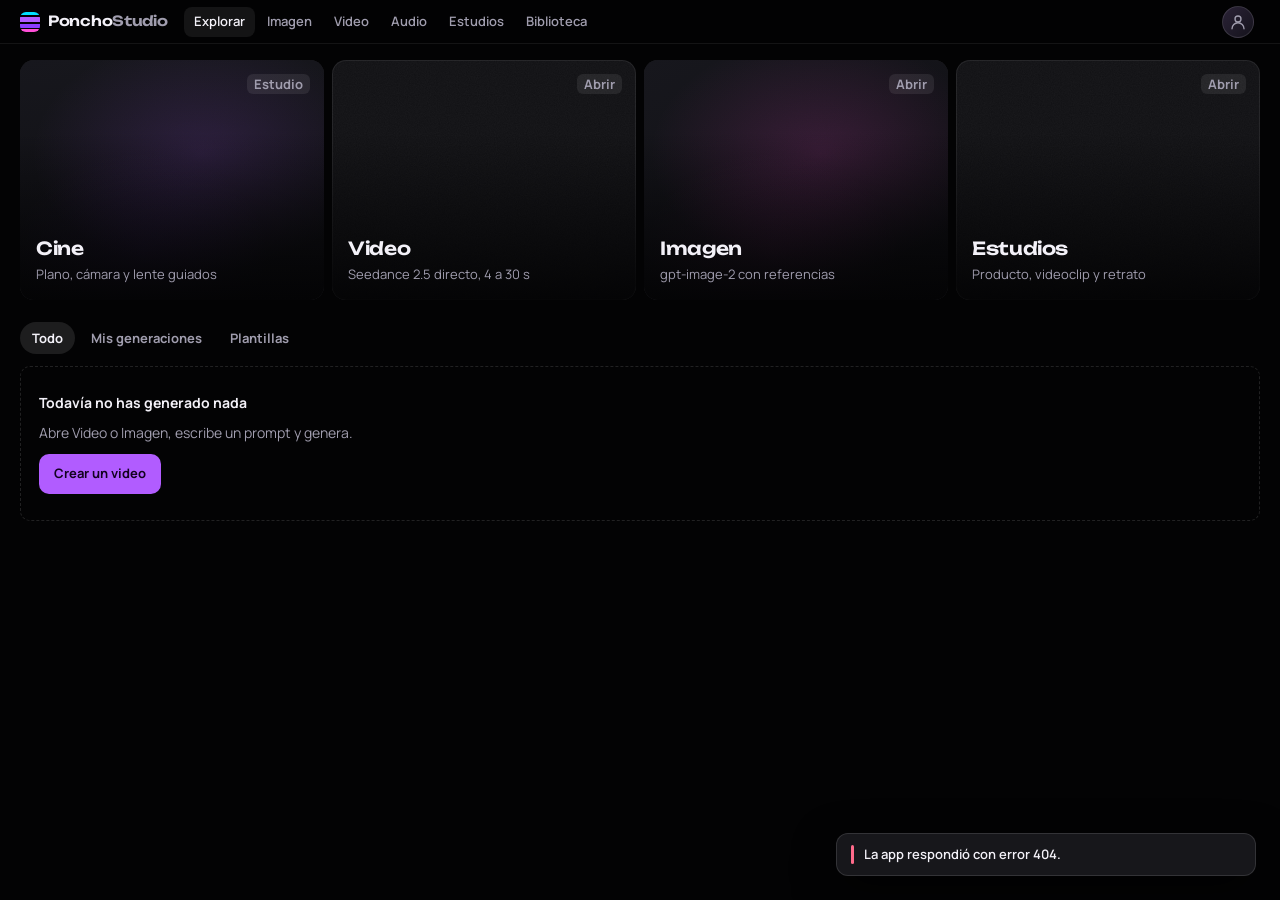
==== commit ed5019ec: "MEMORIA: estado 20:27 (todo conectado, rediseño estilo Higgsfield y presets en curso) Co-Authored-By" ====
--- a/app/static/index.html
+++ b/app/static/index.html
@@ -22,15 +22,16 @@
     </a>
     <nav class="nav-principal" aria-label="Secciones">
       <a href="#/" data-ruta="inicio">Explorar</a>
+      <a href="#/imagen" data-ruta="imagen">Imagen</a>
       <a href="#/video" data-ruta="video">Video</a>
-      <a href="#/imagen" data-ruta="imagen">Imagen</a>
       <a href="#/audio" data-ruta="audio">Audio</a>
       <a href="#/estudios" data-ruta="estudios">Estudios</a>
       <a href="#/biblioteca" data-ruta="biblioteca">Biblioteca</a>
     </nav>
     <div class="cabecera-der">
-      <a class="btn-icono" href="#/ajustes" data-ruta="ajustes" aria-label="Ajustes y conexiones" title="Ajustes">
-        <svg viewBox="0 0 24 24" aria-hidden="true"><circle cx="12" cy="12" r="3"/><path d="M19.4 15a1.7 1.7 0 0 0 .3 1.8l.1.1a2 2 0 1 1-2.8 2.8l-.1-.1a1.7 1.7 0 0 0-1.8-.3 1.7 1.7 0 0 0-1 1.5V21a2 2 0 1 1-4 0v-.1a1.7 1.7 0 0 0-1.1-1.5 1.7 1.7 0 0 0-1.8.3l-.1.1a2 2 0 1 1-2.8-2.8l.1-.1a1.7 1.7 0 0 0 .3-1.8 1.7 1.7 0 0 0-1.5-1H3a2 2 0 1 1 0-4h.1a1.7 1.7 0 0 0 1.5-1.1 1.7 1.7 0 0 0-.3-1.8l-.1-.1a2 2 0 1 1 2.8-2.8l.1.1a1.7 1.7 0 0 0 1.8.3H9a1.7 1.7 0 0 0 1-1.5V3a2 2 0 1 1 4 0v.1a1.7 1.7 0 0 0 1 1.5 1.7 1.7 0 0 0 1.8-.3l.1-.1a2 2 0 1 1 2.8 2.8l-.1.1a1.7 1.7 0 0 0-.3 1.8V9a1.7 1.7 0 0 0 1.5 1H21a2 2 0 1 1 0 4h-.1a1.7 1.7 0 0 0-1.5 1z"/></svg>
+      <a class="pastilla-estado" id="pastilla-estado" href="#/ajustes" hidden><span class="punto" aria-hidden="true"></span><span class="txt"></span></a>
+      <a class="btn-avatar" href="#/ajustes" data-ruta="ajustes" aria-label="Ajustes y conexiones" title="Ajustes">
+        <span class="avatar" aria-hidden="true"><svg class="icono" viewBox="0 0 24 24"><circle cx="12" cy="8" r="4"/><path d="M4 21a8 8 0 0 1 16 0"/></svg></span>
       </a>
     </div>
   </header>
@@ -42,8 +43,8 @@
 
   <nav class="barra-inferior" aria-label="Secciones">
     <a href="#/" data-ruta="inicio"><svg viewBox="0 0 24 24" aria-hidden="true"><rect x="3" y="3" width="7" height="9" rx="1.5"/><rect x="14" y="3" width="7" height="5" rx="1.5"/><rect x="14" y="12" width="7" height="9" rx="1.5"/><rect x="3" y="16" width="7" height="5" rx="1.5"/></svg><span>Explorar</span></a>
+    <a href="#/imagen" data-ruta="imagen"><svg viewBox="0 0 24 24" aria-hidden="true"><rect x="3" y="3" width="18" height="18" rx="2"/><circle cx="9" cy="9" r="2"/><path d="m21 15-5-5L5 21"/></svg><span>Imagen</span></a>
     <a href="#/video" data-ruta="video"><svg viewBox="0 0 24 24" aria-hidden="true"><rect x="2" y="5" width="14" height="14" rx="2"/><path d="m16 10 6-3v10l-6-3z"/></svg><span>Video</span></a>
-    <a href="#/imagen" data-ruta="imagen"><svg viewBox="0 0 24 24" aria-hidden="true"><rect x="3" y="3" width="18" height="18" rx="2"/><circle cx="9" cy="9" r="2"/><path d="m21 15-5-5L5 21"/></svg><span>Imagen</span></a>
     <a href="#/estudios" data-ruta="estudios"><svg viewBox="0 0 24 24" aria-hidden="true"><path d="M3 7h18v13H3z"/><path d="m3 7 3-4h4L7 7m6 0 3-4h4l-3 4"/></svg><span>Estudios</span></a>
     <a href="#/biblioteca" data-ruta="biblioteca"><svg viewBox="0 0 24 24" aria-hidden="true"><path d="M4 4h6v16H4zM14 4h6v10h-6zM14 17h6v3h-6z"/></svg><span>Biblioteca</span></a>
   </nav>
--- a/app/static/estilos.css
+++ b/app/static/estilos.css
@@ -1,79 +1,72 @@
 /* PonchoStudio · estilos
-   Sistema visual de Poncho OS: negro, superficies frías, violeta neón.
-   Firma: la "franja de poncho" (tejido violeta/magenta/lila/cian), usada solo
-   en la marca, bajo la cabecera y en las barras de progreso. */
+   Distribución y sensación tipo estudio de generación: negro casi puro, superficies
+   apenas visibles, bordes de 1 px sutiles. El violeta solo marca foco, el botón
+   principal y lo seleccionado. */
 
 :root {
-  --negro: #000;
-  --fondo: #050508;
-  --s1: #121216;
-  --s2: #1A1A21;
-  --s3: #22222B;
-  --borde: #25252D;
-  --borde-2: #34343F;
+  --negro: #030304;
+  --fondo: #0a0a0c;
+  --s1: #111114;
+  --s2: #17171b;
+  --s3: #1f1f25;
+  --linea: rgba(255, 255, 255, .07);
+  --linea-2: rgba(255, 255, 255, .12);
+  --vidrio: rgba(17, 17, 20, .86);
   --texto: #F3F1F8;
   --suave: #A09DAE;
-  --tenue: #7C798A;
+  --tenue: #85828F;
 
   --violeta: #B15CFF;
   --violeta-hover: #C584FF;
   --violeta-oscuro: #7E2FD6;
   --violeta-fin: #8B3DFF;
   --glow: rgba(177, 92, 255, .45);
+  --violeta-suave: rgba(177, 92, 255, .12);
   --magenta: #FF4FD8;
   --cian: #00E0FF;
   --lila: #E0AAFF;
   --sobre-violeta: #12021F;
   --peligro: #FF6B8B;
   --aviso: #FFC46B;
-
-  --tejido: repeating-linear-gradient(90deg,
-    var(--violeta) 0 14px, var(--magenta) 14px 18px, var(--violeta-fin) 18px 30px,
-    var(--lila) 30px 33px, var(--cian) 33px 36px, var(--violeta-oscuro) 36px 48px);
+  --ok: #7CF2C6;
+
+  --ruido: url("data:image/svg+xml,%3Csvg xmlns='http://www.w3.org/2000/svg' width='160' height='160'%3E%3Cfilter id='n'%3E%3CfeTurbulence type='fractalNoise' baseFrequency='.9' numOctaves='2' stitchTiles='stitch'/%3E%3CfeColorMatrix values='0 0 0 0 1 0 0 0 0 1 0 0 0 0 1 0 0 0 .55 0'/%3E%3C/filter%3E%3Crect width='100%25' height='100%25' filter='url(%23n)'/%3E%3C/svg%3E");
 
   --titulo: "Unbounded", system-ui, -apple-system, "Segoe UI", sans-serif;
   --cuerpo: "Manrope", system-ui, -apple-system, "Segoe UI", Roboto, sans-serif;
 
   --r-s: 8px;
-  --r-m: 12px;
-  --r-l: 18px;
+  --r-m: 10px;
+  --r-l: 16px;
   --alto-cab: 52px;
-  --panel: 420px;
-  --gutter: 16px;
-  --rapido: 160ms cubic-bezier(.2, .7, .2, 1);
-}
-@media (min-width: 900px) {
-  :root { --alto-cab: 48px; --gutter: 24px; }
+  --panel: 380px;
+  --gutter: 12px;
+  --gap: 8px;
+  --rapido: 150ms cubic-bezier(.2, .7, .2, 1);
+}
+@media (min-width: 1000px) {
+  :root { --alto-cab: 44px; --gutter: 20px; }
 }
 
 *, *::before, *::after { box-sizing: border-box; }
 html { -webkit-text-size-adjust: 100%; background: var(--negro); }
 body {
-  margin: 0;
-  min-height: 100dvh;
-  background: var(--negro);
-  color: var(--texto);
-  font-family: var(--cuerpo);
-  font-size: 15px;
-  line-height: 1.5;
-  overflow-x: hidden;
-  -webkit-font-smoothing: antialiased;
+  margin: 0; min-height: 100dvh;
+  background: var(--negro); color: var(--texto);
+  font-family: var(--cuerpo); font-size: 14px; line-height: 1.45;
+  overflow-x: hidden; -webkit-font-smoothing: antialiased;
 }
 img, video { display: block; max-width: 100%; }
 button, input, select, textarea { font: inherit; color: inherit; }
 a { color: var(--lila); }
-h1, h2, h3 { font-family: var(--titulo); font-weight: 600; line-height: 1.15; margin: 0; letter-spacing: -.01em; }
-h1 { font-size: clamp(26px, 6vw, 44px); }
-h2 { font-size: 18px; }
-h3 { font-size: 15px; }
+h1, h2, h3 { font-family: var(--titulo); font-weight: 600; line-height: 1.15; margin: 0; letter-spacing: -.015em; }
+h1 { font-size: 22px; }
+h2 { font-size: 15px; }
+h3 { font-size: 14px; }
 p { margin: 0; }
 [hidden] { display: none !important; }
 
-:focus-visible {
-  outline: 2px solid var(--violeta);
-  outline-offset: 2px;
-  border-radius: 6px;
-}
+:focus-visible { outline: 2px solid var(--violeta); outline-offset: 2px; border-radius: 6px; }
 
 .saltar {
   position: absolute; left: 8px; top: -60px; z-index: 100;
@@ -81,547 +74,515 @@
   padding: 10px 14px; border-radius: var(--r-s); font-weight: 700; text-decoration: none;
 }
 .saltar:focus { top: 8px; }
-
-.solo-lector {
-  position: absolute !important; width: 1px; height: 1px; padding: 0; margin: -1px;
-  overflow: hidden; clip: rect(0 0 0 0); white-space: nowrap; border: 0;
+.solo-lector { position: absolute !important; width: 1px; height: 1px; padding: 0; margin: -1px; overflow: hidden; clip: rect(0 0 0 0); white-space: nowrap; border: 0; }
+
+/* Superficie oscura con ruido: placeholders y demos (sin bloques saturados). */
+.ruido { position: relative; isolation: isolate; }
+.ruido::after {
+  content: ""; position: absolute; inset: 0; z-index: 0; pointer-events: none;
+  background-image: var(--ruido); background-size: 160px; opacity: .07; mix-blend-mode: overlay; border-radius: inherit;
 }
 
 /* ---------- Cabecera ---------- */
 .cabecera {
   position: sticky; top: 0; z-index: 40;
-  height: var(--alto-cab);
-  display: flex; align-items: center; gap: 16px;
-  padding: 0 var(--gutter);
-  padding-top: env(safe-area-inset-top);
-  background: rgba(0, 0, 0, .82);
-  backdrop-filter: blur(14px);
-  -webkit-backdrop-filter: blur(14px);
-}
-.cabecera::after {
-  content: ""; position: absolute; left: 0; right: 0; bottom: 0; height: 2px;
-  background: var(--tejido); opacity: .55;
-}
-.marca {
-  display: inline-flex; align-items: center; gap: 10px;
-  text-decoration: none; color: var(--texto); min-height: 44px; flex-shrink: 0;
-}
+  height: var(--alto-cab); display: flex; align-items: center; gap: 8px;
+  padding: 0 var(--gutter); padding-top: env(safe-area-inset-top);
+  background: rgba(3, 3, 4, .9); backdrop-filter: blur(16px); -webkit-backdrop-filter: blur(16px);
+  border-bottom: 1px solid var(--linea);
+}
+.marca { display: inline-flex; align-items: center; gap: 8px; text-decoration: none; color: var(--texto); min-height: 44px; flex-shrink: 0; margin-right: 8px; }
 .marca-tejido {
-  width: 22px; height: 22px; border-radius: 6px;
-  background:
-    linear-gradient(180deg, var(--cian) 0 14%, transparent 14% 24%, var(--violeta) 24% 52%,
-      transparent 52% 60%, var(--violeta-fin) 60% 80%, transparent 80% 86%, var(--magenta) 86%);
-  box-shadow: 0 0 18px var(--glow);
-}
-.marca-nombre { font-family: var(--titulo); font-weight: 500; font-size: 15px; letter-spacing: -.01em; }
-.marca-nombre b { font-weight: 700; color: var(--violeta); }
-
-.nav-principal { display: none; gap: 2px; margin-left: 12px; }
+  width: 20px; height: 20px; border-radius: 6px;
+  background: linear-gradient(180deg, var(--cian) 0 14%, transparent 14% 24%, var(--violeta) 24% 52%, transparent 52% 60%, var(--violeta-fin) 60% 80%, transparent 80% 86%, var(--magenta) 86%);
+}
+.marca-nombre { font-family: var(--titulo); font-weight: 600; font-size: 14px; letter-spacing: -.02em; }
+.marca-nombre b { font-weight: 600; color: var(--suave); }
+
+.nav-principal { display: none; gap: 2px; }
 .nav-principal a {
-  color: var(--suave); text-decoration: none; font-weight: 600; font-size: 14px;
-  padding: 0 12px; height: 34px; display: inline-flex; align-items: center; border-radius: 8px;
+  color: var(--suave); text-decoration: none; font-weight: 600; font-size: 13px;
+  padding: 0 10px; height: 30px; display: inline-flex; align-items: center; border-radius: 8px;
   transition: color var(--rapido), background var(--rapido);
 }
-.nav-principal a:hover { color: var(--texto); background: var(--s1); }
-.nav-principal a[aria-current="page"] { color: var(--texto); background: var(--s2); }
-.nav-principal a[aria-current="page"]::before {
-  content: ""; width: 6px; height: 6px; border-radius: 50%; background: var(--violeta);
-  margin-right: 8px; box-shadow: 0 0 8px var(--glow);
-}
-.cabecera-der { margin-left: auto; display: flex; align-items: center; gap: 8px; }
+.nav-principal a:hover { color: var(--texto); }
+.nav-principal a[aria-current="page"] { color: var(--texto); background: rgba(255, 255, 255, .07); }
+.cabecera-der { margin-left: auto; display: flex; align-items: center; gap: 6px; }
+
+.pastilla-estado {
+  display: inline-flex; align-items: center; gap: 6px; height: 30px; padding: 0 10px; border-radius: 999px;
+  background: rgba(255, 255, 255, .06); color: var(--texto); font-size: 12px; font-weight: 700; text-decoration: none; white-space: nowrap;
+}
+.pastilla-estado:hover { background: rgba(255, 255, 255, .1); }
+.pastilla-estado .punto { width: 7px; height: 7px; border-radius: 50%; background: var(--aviso); }
+.pastilla-estado.ok .punto { background: var(--ok); }
+.avatar {
+  width: 32px; height: 32px; border-radius: 50%; display: grid; place-items: center;
+  background: linear-gradient(135deg, #2a2236, #15131c); border: 1px solid var(--linea-2); color: var(--suave);
+}
+.btn-avatar { width: 44px; height: 44px; display: grid; place-items: center; border-radius: 50%; text-decoration: none; }
+.btn-avatar:hover .avatar, .btn-avatar[aria-current="page"] .avatar { border-color: var(--violeta); color: var(--texto); }
 
 .btn-icono {
-  width: 44px; height: 44px; display: inline-grid; place-items: center;
-  border-radius: 10px; color: var(--suave); background: transparent; border: 0; cursor: pointer;
-  text-decoration: none;
-}
-.btn-icono:hover { color: var(--texto); background: var(--s1); }
-.btn-icono[aria-current="page"] { color: var(--violeta); background: var(--s2); }
+  width: 44px; height: 44px; display: inline-grid; place-items: center; flex-shrink: 0;
+  border-radius: 10px; color: var(--suave); background: transparent; border: 0; cursor: pointer; text-decoration: none;
+}
+.btn-icono:hover { color: var(--texto); background: rgba(255, 255, 255, .06); }
 .btn-icono svg, .barra-inferior svg, .icono {
-  width: 20px; height: 20px; fill: none; stroke: currentColor; stroke-width: 1.8;
-  stroke-linecap: round; stroke-linejoin: round; flex-shrink: 0;
+  width: 18px; height: 18px; fill: none; stroke: currentColor; stroke-width: 1.8; stroke-linecap: round; stroke-linejoin: round; flex-shrink: 0;
 }
 
 .franja-demo {
-  background: linear-gradient(90deg, rgba(177, 92, 255, .14), rgba(255, 79, 216, .08));
-  border-bottom: 1px solid var(--borde);
-  color: var(--lila); font-size: 13px; font-weight: 600;
-  padding: 7px var(--gutter); text-align: center;
+  border-bottom: 1px solid var(--linea); color: var(--suave); font-size: 12px; font-weight: 600;
+  padding: 6px var(--gutter); text-align: center; background: var(--fondo);
 }
 .franja-demo a { color: var(--texto); }
 
-/* Barra inferior (celular) */
 .barra-inferior {
   position: fixed; left: 0; right: 0; bottom: 0; z-index: 40;
   display: grid; grid-template-columns: repeat(5, 1fr);
-  background: rgba(5, 5, 8, .94); backdrop-filter: blur(14px); -webkit-backdrop-filter: blur(14px);
-  border-top: 1px solid var(--borde);
-  padding-bottom: env(safe-area-inset-bottom);
+  background: rgba(3, 3, 4, .94); backdrop-filter: blur(16px); -webkit-backdrop-filter: blur(16px);
+  border-top: 1px solid var(--linea); padding-bottom: env(safe-area-inset-bottom);
 }
 .barra-inferior a {
-  min-height: 58px; display: flex; flex-direction: column; align-items: center; justify-content: center; gap: 3px;
+  min-height: 56px; display: flex; flex-direction: column; align-items: center; justify-content: center; gap: 3px;
   color: var(--tenue); text-decoration: none; font-size: 11px; font-weight: 700;
 }
-.barra-inferior a[aria-current="page"] { color: var(--violeta); }
-.contenido { padding-bottom: calc(76px + env(safe-area-inset-bottom)); outline: none; }
-
-@media (min-width: 900px) {
+.barra-inferior a[aria-current="page"] { color: var(--texto); }
+.barra-inferior a[aria-current="page"] svg { color: var(--violeta); }
+.contenido { padding-bottom: calc(72px + env(safe-area-inset-bottom)); outline: none; }
+
+@media (min-width: 1000px) {
   .nav-principal { display: flex; }
   .barra-inferior { display: none; }
-  .contenido { padding-bottom: 48px; }
+  .contenido { padding-bottom: 40px; }
 }
 
 /* ---------- Botones ---------- */
 .btn {
-  display: inline-flex; align-items: center; justify-content: center; gap: 8px;
-  min-height: 44px; padding: 0 16px; border-radius: 10px;
-  border: 1px solid var(--borde-2); background: var(--s2); color: var(--texto);
-  font-weight: 700; font-size: 14px; cursor: pointer; text-decoration: none; white-space: nowrap;
-  transition: background var(--rapido), border-color var(--rapido), transform var(--rapido), box-shadow var(--rapido);
-}
-.btn:hover { background: var(--s3); border-color: #44444F; }
+  display: inline-flex; align-items: center; justify-content: center; gap: 7px;
+  min-height: 40px; padding: 0 14px; border-radius: 10px;
+  border: 1px solid var(--linea-2); background: rgba(255, 255, 255, .04); color: var(--texto);
+  font-weight: 700; font-size: 13px; cursor: pointer; text-decoration: none; white-space: nowrap;
+  transition: background var(--rapido), border-color var(--rapido), transform var(--rapido);
+}
+.btn:hover { background: rgba(255, 255, 255, .08); }
 .btn:active { transform: scale(.98); }
 .btn:disabled, .btn[aria-disabled="true"] { opacity: .45; cursor: not-allowed; transform: none; }
-.btn-primario {
-  background: linear-gradient(180deg, var(--violeta-hover), var(--violeta) 55%, var(--violeta-fin) 140%);
-  color: var(--sobre-violeta); border-color: transparent;
-}
-.btn-primario:hover { background: var(--violeta-hover); border-color: transparent; box-shadow: 0 0 24px var(--glow); }
+.btn-primario { background: var(--violeta); color: var(--sobre-violeta); border-color: transparent; }
+.btn-primario:hover { background: var(--violeta-hover); box-shadow: 0 0 22px var(--glow); }
 .btn-fantasma { background: transparent; border-color: transparent; color: var(--suave); }
-.btn-fantasma:hover { background: var(--s1); color: var(--texto); border-color: transparent; }
+.btn-fantasma:hover { background: rgba(255, 255, 255, .06); color: var(--texto); }
 .btn-peligro { color: var(--peligro); }
-.btn-chico { min-height: 36px; padding: 0 12px; font-size: 13px; border-radius: 8px; }
-.btn-grande { min-height: 54px; font-size: 15px; border-radius: 12px; width: 100%; }
-.btn .icono { width: 18px; height: 18px; }
-.btn-generar { font-family: var(--titulo); font-weight: 600; letter-spacing: -.01em; }
-.btn-generar .costo { opacity: .78; font-weight: 500; }
+.btn-chico { min-height: 32px; padding: 0 10px; font-size: 12px; border-radius: 8px; }
+.btn-grande { min-height: 48px; font-size: 14px; border-radius: 12px; width: 100%; }
+.btn .icono { width: 16px; height: 16px; }
+/* Botones de 32 px de alto: el área táctil sube a 44 px con un pseudo-elemento. */
+.btn-chico, .pill, .chip { position: relative; }
+.btn-chico::before, .pill::before, .chip::before { content: ""; position: absolute; inset: -6px -2px; }
+
+.btn-generar { min-height: 44px; padding: 0 16px; border-radius: 12px; font-size: 14px; font-weight: 800; flex-shrink: 0; }
+.btn-generar .costo { font-weight: 600; opacity: .72; margin-left: 2px; }
 
 /* ---------- Formularios ---------- */
-.campo { display: grid; gap: 8px; }
+.campo { display: grid; gap: 6px; }
 .campo > label, .etiqueta {
-  font-size: 13px; font-weight: 700; color: var(--suave);
+  font-size: 12px; font-weight: 700; color: var(--suave);
   display: flex; align-items: center; justify-content: space-between; gap: 8px;
 }
-.etiqueta .valor { color: var(--texto); font-family: var(--titulo); font-weight: 500; font-size: 13px; }
+.etiqueta .valor { color: var(--texto); font-weight: 700; }
 .entrada, select.entrada, textarea.entrada {
-  width: 100%; min-height: 44px; padding: 10px 12px;
-  background: var(--s1); border: 1px solid var(--borde-2); border-radius: 10px; color: var(--texto);
-}
-select.entrada { appearance: none; padding-right: 36px;
+  width: 100%; min-height: 40px; padding: 9px 12px; font-size: 14px;
+  background: var(--s1); border: 1px solid var(--linea-2); border-radius: 10px; color: var(--texto);
+}
+select.entrada { appearance: none; padding-right: 34px;
   background-image: url("data:image/svg+xml,%3Csvg xmlns='http://www.w3.org/2000/svg' viewBox='0 0 24 24' fill='none' stroke='%23A09DAE' stroke-width='2'%3E%3Cpath d='m6 9 6 6 6-6'/%3E%3C/svg%3E");
-  background-repeat: no-repeat; background-position: right 10px center; background-size: 18px; }
-.entrada:focus { border-color: var(--violeta); outline: none; box-shadow: 0 0 0 3px rgba(177, 92, 255, .22); }
+  background-repeat: no-repeat; background-position: right 10px center; background-size: 16px; }
+.entrada:focus { border-color: var(--violeta); outline: none; box-shadow: 0 0 0 3px var(--violeta-suave); }
 .entrada::placeholder { color: var(--tenue); }
-
-/* Segmentado */
-.segmentado {
-  display: flex; flex-wrap: wrap; gap: 4px; padding: 4px;
-  background: var(--s1); border: 1px solid var(--borde); border-radius: 12px;
-}
+@media (max-width: 999px) { .entrada, textarea { font-size: 16px; } }
+
+/* Pills (selector segmentado compacto) */
+.segmentado { display: flex; flex-wrap: wrap; gap: 4px; }
 .segmentado button {
-  flex: 1 1 0; min-width: 72px; min-height: 40px; padding: 0 10px;
-  border: 0; border-radius: 8px; background: transparent; color: var(--suave);
-  font-weight: 700; font-size: 13px; cursor: pointer; white-space: nowrap;
-  display: inline-flex; align-items: center; justify-content: center; gap: 6px;
-}
-.segmentado button:hover:not(:disabled) { color: var(--texto); background: var(--s2); }
-.segmentado button[aria-checked="true"] { background: var(--s3); color: var(--texto); box-shadow: inset 0 0 0 1px var(--violeta); }
+  flex: 0 1 auto; min-height: 32px; padding: 0 11px; border-radius: 8px;
+  border: 1px solid var(--linea); background: rgba(255, 255, 255, .03); color: var(--suave);
+  font-weight: 700; font-size: 12px; cursor: pointer; white-space: nowrap;
+  display: inline-flex; align-items: center; justify-content: center; gap: 6px; position: relative;
+}
+.segmentado button::before { content: ""; position: absolute; inset: -6px -2px; }
+.segmentado button:hover:not(:disabled) { color: var(--texto); background: rgba(255, 255, 255, .07); }
+.segmentado button[aria-checked="true"] { color: var(--texto); border-color: var(--violeta); background: var(--violeta-suave); }
 .segmentado button:disabled { opacity: .35; cursor: not-allowed; }
-.forma { display: inline-block; border: 1.6px solid currentColor; border-radius: 2px; }
+.forma { display: inline-block; border: 1.5px solid currentColor; border-radius: 2px; }
+
+/* Fila de ajuste: etiqueta a la izquierda, control a la derecha */
+.fila-ajuste { display: grid; gap: 8px; padding: 12px 0; border-top: 1px solid var(--linea); }
+.fila-ajuste:first-child { border-top: 0; padding-top: 0; }
 
 /* Slider */
-.slider { display: grid; gap: 6px; }
-.slider input[type="range"] {
-  -webkit-appearance: none; appearance: none; width: 100%; height: 44px; background: transparent; cursor: pointer;
-}
-.slider input[type="range"]::-webkit-slider-runnable-track {
-  height: 6px; border-radius: 6px;
-  background: linear-gradient(90deg, var(--violeta) var(--p, 0%), var(--s3) var(--p, 0%));
-}
-.slider input[type="range"]::-moz-range-track { height: 6px; border-radius: 6px; background: var(--s3); }
-.slider input[type="range"]::-moz-range-progress { height: 6px; border-radius: 6px; background: var(--violeta); }
-.slider input[type="range"]::-webkit-slider-thumb {
-  -webkit-appearance: none; width: 22px; height: 22px; margin-top: -8px; border-radius: 50%;
-  background: var(--texto); border: 4px solid var(--violeta); box-shadow: 0 0 12px var(--glow);
-}
-.slider input[type="range"]::-moz-range-thumb {
-  width: 16px; height: 16px; border-radius: 50%; background: var(--texto); border: 4px solid var(--violeta);
-}
-.slider-marcas { display: flex; justify-content: space-between; font-size: 12px; color: var(--tenue); }
+.slider { display: grid; gap: 4px; }
+.slider input[type="range"] { -webkit-appearance: none; appearance: none; width: 100%; height: 32px; background: transparent; cursor: pointer; }
+.slider input[type="range"]::-webkit-slider-runnable-track { height: 4px; border-radius: 4px; background: linear-gradient(90deg, var(--violeta) var(--p, 0%), var(--s3) var(--p, 0%)); }
+.slider input[type="range"]::-moz-range-track { height: 4px; border-radius: 4px; background: var(--s3); }
+.slider input[type="range"]::-moz-range-progress { height: 4px; border-radius: 4px; background: var(--violeta); }
+.slider input[type="range"]::-webkit-slider-thumb { -webkit-appearance: none; width: 18px; height: 18px; margin-top: -7px; border-radius: 50%; background: var(--texto); border: 0; box-shadow: 0 0 0 4px rgba(177, 92, 255, .35); }
+.slider input[type="range"]::-moz-range-thumb { width: 18px; height: 18px; border-radius: 50%; background: var(--texto); border: 0; }
+.slider-marcas { display: flex; justify-content: space-between; font-size: 11px; color: var(--tenue); }
 
 /* Interruptor */
-.interruptor {
-  display: flex; align-items: center; justify-content: space-between; gap: 12px;
-  min-height: 48px; padding: 6px 12px; border-radius: 12px; background: var(--s1); border: 1px solid var(--borde);
-  cursor: pointer;
-}
-.interruptor span { font-weight: 700; font-size: 14px; }
-.interruptor small { display: block; color: var(--suave); font-weight: 500; font-size: 12px; }
-.interruptor input { appearance: none; -webkit-appearance: none; width: 44px; height: 26px; border-radius: 26px;
-  background: var(--s3); border: 1px solid var(--borde-2); position: relative; cursor: pointer; flex-shrink: 0;
-  transition: background var(--rapido); }
-.interruptor input::after { content: ""; position: absolute; top: 3px; left: 3px; width: 18px; height: 18px; border-radius: 50%;
-  background: var(--suave); transition: transform var(--rapido), background var(--rapido); }
-.interruptor input:checked { background: var(--violeta-oscuro); border-color: var(--violeta); }
-.interruptor input:checked::after { transform: translateX(18px); background: var(--texto); }
+.interruptor { display: flex; align-items: center; justify-content: space-between; gap: 12px; min-height: 44px; cursor: pointer; }
+.interruptor span { font-weight: 700; font-size: 12px; color: var(--suave); }
+.interruptor small { display: block; color: var(--tenue); font-weight: 500; font-size: 12px; }
+.interruptor input { appearance: none; -webkit-appearance: none; width: 38px; height: 22px; border-radius: 22px;
+  background: var(--s3); border: 1px solid var(--linea-2); position: relative; cursor: pointer; flex-shrink: 0; transition: background var(--rapido); }
+.interruptor input::after { content: ""; position: absolute; top: 2px; left: 2px; width: 16px; height: 16px; border-radius: 50%; background: var(--suave); transition: transform var(--rapido), background var(--rapido); }
+.interruptor input:checked { background: var(--violeta); border-color: var(--violeta); }
+.interruptor input:checked::after { transform: translateX(16px); background: var(--sobre-violeta); }
 
 /* Chips */
 .chips { display: flex; flex-wrap: wrap; gap: 6px; }
 .chip {
-  min-height: 36px; padding: 0 12px; border-radius: 999px; cursor: pointer;
-  background: var(--s1); border: 1px solid var(--borde-2); color: var(--suave);
-  font-weight: 600; font-size: 13px; display: inline-flex; align-items: center; gap: 6px;
-}
-.chip:hover { color: var(--texto); border-color: #4A4A57; }
-.chip[aria-pressed="true"] { color: var(--texto); border-color: var(--violeta); background: rgba(177, 92, 255, .14); }
+  min-height: 30px; padding: 0 11px; border-radius: 999px; cursor: pointer;
+  background: rgba(255, 255, 255, .04); border: 1px solid var(--linea); color: var(--suave);
+  font-weight: 600; font-size: 12px; display: inline-flex; align-items: center; gap: 6px; white-space: nowrap;
+}
+.chip:hover { color: var(--texto); background: rgba(255, 255, 255, .08); }
+.chip[aria-pressed="true"] { color: var(--texto); border-color: var(--violeta); background: var(--violeta-suave); }
 .chip .punto-origen { width: 6px; height: 6px; border-radius: 50%; background: var(--cian); }
 
-/* Insignias y chips de estado */
-.insignia {
-  display: inline-flex; align-items: center; gap: 5px; min-height: 22px; padding: 0 8px;
-  border-radius: 6px; font-size: 11px; font-weight: 800; white-space: nowrap;
-  background: var(--s3); color: var(--suave);
-}
-.insignia-creditos { background: rgba(255, 196, 107, .12); color: var(--aviso); box-shadow: inset 0 0 0 1px rgba(255, 196, 107, .3); }
-.insignia-demo { background: rgba(0, 224, 255, .1); color: var(--cian); box-shadow: inset 0 0 0 1px rgba(0, 224, 255, .28); }
-.insignia-violeta { background: rgba(177, 92, 255, .16); color: var(--lila); }
-
-.estado {
-  display: inline-flex; align-items: center; gap: 6px; min-height: 24px; padding: 0 9px;
-  border-radius: 999px; font-size: 12px; font-weight: 700; background: rgba(0, 0, 0, .7); color: var(--texto);
-  backdrop-filter: blur(6px);
-}
-.estado::before { content: ""; width: 7px; height: 7px; border-radius: 50%; background: currentColor; }
+/* Insignias y estado */
+.insignia { display: inline-flex; align-items: center; gap: 5px; min-height: 20px; padding: 0 7px; border-radius: 6px; font-size: 11px; font-weight: 700; white-space: nowrap; background: rgba(255, 255, 255, .08); color: var(--suave); }
+.insignia-creditos { background: rgba(255, 196, 107, .1); color: var(--aviso); }
+.insignia-directo { background: rgba(124, 242, 198, .08); color: var(--ok); }
+.insignia-demo { background: rgba(0, 0, 0, .55); color: var(--texto); box-shadow: inset 0 0 0 1px var(--linea-2); }
+.insignia-violeta { background: var(--violeta-suave); color: var(--lila); }
+
+.estado { display: inline-flex; align-items: center; gap: 6px; min-height: 22px; padding: 0 8px; border-radius: 999px; font-size: 11px; font-weight: 700; background: rgba(0, 0, 0, .55); color: var(--texto); backdrop-filter: blur(12px); -webkit-backdrop-filter: blur(12px); }
+.estado::before { content: ""; width: 6px; height: 6px; border-radius: 50%; background: currentColor; }
 .estado-en_cola { color: var(--suave); }
 .estado-generando { color: var(--lila); }
-.estado-listo { color: #7CF2C6; }
+.estado-listo { color: var(--ok); }
 .estado-fallo { color: var(--peligro); }
 .estado-cancelado { color: var(--tenue); }
 
-.progreso { height: 4px; border-radius: 4px; background: var(--s3); overflow: hidden; }
-.progreso > i { display: block; height: 100%; width: var(--v, 0%); background: var(--tejido); background-size: 96px 100%;
-  transition: width 600ms ease; }
+.progreso { height: 3px; border-radius: 3px; background: rgba(255, 255, 255, .08); overflow: hidden; }
+.progreso > i { display: block; height: 100%; width: var(--v, 0%); background: var(--violeta); transition: width 600ms ease; }
 
 /* ---------- Toasts ---------- */
-.toasts {
-  position: fixed; z-index: 90; left: 50%; transform: translateX(-50%);
-  bottom: calc(78px + env(safe-area-inset-bottom)); display: grid; gap: 8px;
-  width: min(420px, calc(100vw - 32px)); pointer-events: none;
-}
-@media (min-width: 900px) { .toasts { bottom: 24px; left: auto; right: 24px; transform: none; } }
-.toast {
-  pointer-events: auto; display: flex; gap: 10px; align-items: flex-start;
-  padding: 12px 14px; border-radius: 12px; background: var(--s2); border: 1px solid var(--borde-2);
-  box-shadow: 0 12px 40px rgba(0, 0, 0, .6); font-size: 14px; font-weight: 600;
-  animation: entrar 220ms cubic-bezier(.2, .7, .2, 1);
-}
-.toast::before { content: ""; width: 4px; align-self: stretch; border-radius: 4px; background: var(--violeta); flex-shrink: 0; }
+.toasts { position: fixed; z-index: 95; left: 50%; transform: translateX(-50%); top: calc(var(--alto-cab) + 8px); display: grid; gap: 8px; width: min(420px, calc(100vw - 24px)); pointer-events: none; }
+@media (min-width: 1000px) { .toasts { top: auto; bottom: 24px; left: auto; right: 24px; transform: none; } }
+.toast { pointer-events: auto; display: flex; gap: 10px; align-items: flex-start; padding: 11px 14px; border-radius: 12px; background: var(--s2); border: 1px solid var(--linea-2); box-shadow: 0 14px 40px rgba(0, 0, 0, .6); font-size: 13px; font-weight: 600; animation: entrar 200ms cubic-bezier(.2, .7, .2, 1); }
+.toast::before { content: ""; width: 3px; align-self: stretch; border-radius: 3px; background: var(--violeta); flex-shrink: 0; }
 .toast-error::before { background: var(--peligro); }
-.toast-ok::before { background: #7CF2C6; }
-@keyframes entrar { from { opacity: 0; transform: translateY(8px); } }
+.toast-ok::before { background: var(--ok); }
+@keyframes entrar { from { opacity: 0; transform: translateY(6px); } }
 
 /* ---------- Modal ---------- */
-.modal-fondo {
-  position: fixed; inset: 0; z-index: 80; background: rgba(0, 0, 0, .78);
-  display: grid; place-items: center; padding: 16px; animation: aparecer 160ms ease;
-}
+.modal-fondo { position: fixed; inset: 0; z-index: 80; background: rgba(0, 0, 0, .8); display: grid; place-items: center; padding: 12px; animation: aparecer 150ms ease; }
 @keyframes aparecer { from { opacity: 0; } }
-.modal {
-  width: min(460px, 100%); max-height: calc(100dvh - 32px); overflow: auto;
-  background: var(--s1); border: 1px solid var(--borde-2); border-radius: var(--r-l);
-  padding: 22px; display: grid; gap: 14px; box-shadow: 0 30px 80px rgba(0, 0, 0, .7);
-  animation: entrar 200ms cubic-bezier(.2, .7, .2, 1);
-}
-.modal h2 { font-size: 18px; }
+.modal { position: relative; width: min(440px, 100%); max-height: calc(100dvh - 24px); overflow: auto; background: var(--fondo); border: 1px solid var(--linea-2); border-radius: var(--r-l); padding: 20px; display: grid; gap: 12px; box-shadow: 0 30px 80px rgba(0, 0, 0, .7); animation: entrar 180ms cubic-bezier(.2, .7, .2, 1); }
+.modal h2 { font-size: 16px; }
 .modal p { color: var(--suave); }
 .modal-acciones { display: flex; gap: 8px; justify-content: flex-end; flex-wrap: wrap; margin-top: 4px; }
-.modal-acciones .btn { flex: 1 1 140px; }
-
-/* Visor */
-.visor {
-  position: relative;
-  width: min(1200px, 100%); padding: 0; gap: 0; overflow: hidden;
-  display: grid; grid-template-rows: auto 1fr;
-}
-.visor-medio { background: var(--negro); display: grid; place-items: center; min-height: 200px; max-height: 60dvh; }
-.visor-medio img, .visor-medio video { max-height: 60dvh; width: auto; max-width: 100%; object-fit: contain; }
-.visor-info { padding: 18px; display: grid; gap: 14px; align-content: start; overflow: auto; }
-.visor-prompt { background: var(--s2); border-radius: 10px; padding: 12px; font-size: 14px; color: var(--texto); white-space: pre-wrap; word-break: break-word; }
-.visor-datos { display: grid; grid-template-columns: auto 1fr; gap: 4px 14px; font-size: 13px; }
-.visor-datos dt { color: var(--suave); }
-.visor-datos dd { margin: 0; }
-.visor-acciones { display: flex; flex-wrap: wrap; gap: 8px; }
-.visor-acciones .btn { flex: 1 1 auto; }
-.visor-cerrar { position: absolute; top: 10px; right: 10px; background: rgba(0, 0, 0, .65); z-index: 2; }
-@media (min-width: 900px) {
-  .visor { grid-template-rows: none; grid-template-columns: 1fr 360px; height: min(760px, calc(100dvh - 48px)); }
-  .visor-medio, .visor-medio img, .visor-medio video { max-height: 100%; height: 100%; }
-  .visor-medio { height: 100%; }
+.modal-acciones .btn { flex: 1 1 140px; min-height: 44px; }
+
+/* Visor grande */
+.visor { width: min(1400px, 100%); padding: 0; gap: 0; overflow: hidden; display: grid; grid-template-rows: auto 1fr; background: var(--negro); }
+.visor-medio { background: var(--negro); display: grid; place-items: center; min-height: 220px; max-height: 58dvh; }
+.visor-medio img, .visor-medio video { max-height: 58dvh; width: auto; max-width: 100%; object-fit: contain; }
+.visor-info { padding: 16px; display: grid; gap: 14px; align-content: start; overflow: auto; background: var(--fondo); border-top: 1px solid var(--linea); }
+.visor-prompt { font-size: 14px; color: var(--texto); white-space: pre-wrap; word-break: break-word; line-height: 1.55; }
+.visor-datos { display: grid; grid-template-columns: auto 1fr; gap: 6px 14px; font-size: 12px; margin: 0; padding-top: 12px; border-top: 1px solid var(--linea); }
+.visor-datos dt { color: var(--tenue); }
+.visor-datos dd { margin: 0; color: var(--suave); }
+.visor-acciones { display: grid; grid-template-columns: 1fr 1fr; gap: 6px; }
+.visor-acciones .btn { min-height: 40px; }
+.visor-acciones .btn-primario { grid-column: 1 / -1; }
+.visor-cerrar { position: absolute; top: 8px; right: 8px; background: rgba(0, 0, 0, .6); z-index: 2; }
+@media (min-width: 1000px) {
+  .visor { grid-template-rows: none; grid-template-columns: 1fr 340px; height: calc(100dvh - 48px); }
+  .visor-medio { height: 100%; max-height: none; }
+  .visor-medio img, .visor-medio video { max-height: 100%; }
+  .visor-info { border-top: 0; border-left: 1px solid var(--linea); padding: 56px 18px 18px; }
+}
+
+/* Popover (menús: modelo, estilo, cámara) */
+.pop-ancla { position: relative; }
+.pop {
+  position: absolute; z-index: 60; min-width: 260px; max-height: min(420px, 60dvh); overflow: auto;
+  background: var(--s1); border: 1px solid var(--linea-2); border-radius: 14px; padding: 6px;
+  box-shadow: 0 20px 60px rgba(0, 0, 0, .7); animation: entrar 140ms cubic-bezier(.2, .7, .2, 1);
+}
+.pop-abajo { top: calc(100% + 6px); left: 0; right: 0; }
+.pop-arriba { bottom: calc(100% + 8px); left: 0; width: 340px; padding: 12px; }
+.pop-titulo { font-size: 12px; font-weight: 700; color: var(--suave); padding: 4px 6px 10px; display: flex; justify-content: space-between; align-items: center; }
+@media (max-width: 999px) {
+  .pop-arriba { position: fixed; left: 8px; right: 8px; width: auto; bottom: calc(var(--alto-barra-prompt, 140px) + 64px + env(safe-area-inset-bottom)); }
 }
 
 /* ---------- Página ---------- */
-.pagina { padding: 20px var(--gutter) 24px; max-width: 1680px; margin: 0 auto; display: grid; gap: 28px; }
-.pagina-cabeza { display: grid; gap: 6px; }
+.pagina { padding: 16px var(--gutter) 24px; max-width: 1920px; margin: 0 auto; display: grid; gap: 22px; }
+.pagina-cabeza { display: grid; gap: 4px; }
 .pagina-cabeza p { color: var(--suave); max-width: 62ch; }
-.seccion { display: grid; gap: 14px; }
-.seccion-cabeza { display: flex; align-items: center; justify-content: space-between; gap: 12px; flex-wrap: wrap; }
-.vacio {
-  border: 1px dashed var(--borde-2); border-radius: var(--r-m); padding: 28px 18px;
-  display: grid; gap: 12px; justify-items: start; color: var(--suave);
-}
-.vacio strong { color: var(--texto); font-family: var(--titulo); font-weight: 500; font-size: 15px; }
-
-/* ---------- Inicio ---------- */
-.hero {
-  position: relative; overflow: hidden; border-radius: var(--r-l);
-  padding: 28px 20px 22px; min-height: 260px;
-  display: grid; align-content: end; gap: 16px;
-  background:
-    radial-gradient(120% 90% at 90% 0%, rgba(177, 92, 255, .34), transparent 55%),
-    radial-gradient(80% 70% at 0% 100%, rgba(255, 79, 216, .14), transparent 60%),
-    var(--fondo);
-  border: 1px solid var(--borde);
-}
-.hero-tejido {
-  position: absolute; right: -40px; top: 22px; width: 62%; max-width: 560px; height: 120px;
-  display: grid; gap: 7px; transform: rotate(-8deg); opacity: .9; pointer-events: none;
-}
-.hero-tejido i { display: block; border-radius: 4px; background: var(--tejido); }
-.hero-tejido i:nth-child(1) { height: 10px; opacity: .45; }
-.hero-tejido i:nth-child(2) { height: 22px; background-position: 20px 0; }
-.hero-tejido i:nth-child(3) { height: 6px; opacity: .6; background-position: 40px 0; }
-.hero-tejido i:nth-child(4) { height: 16px; opacity: .3; }
-.hero h1 { font-size: clamp(30px, 8.4vw, 64px); font-weight: 700; max-width: 14ch; letter-spacing: -.025em; position: relative; }
-.hero p { color: var(--suave); max-width: 46ch; position: relative; font-size: 16px; }
-.hero-acciones { display: flex; gap: 8px; flex-wrap: wrap; position: relative; }
-@media (min-width: 900px) { .hero { padding: 44px 40px 36px; min-height: 340px; } .hero-tejido { top: 46px; height: 150px; } }
-
-.accesos { display: grid; grid-template-columns: repeat(2, 1fr); gap: 10px; }
-@media (min-width: 900px) { .accesos { grid-template-columns: repeat(4, 1fr); gap: 14px; } }
-.acceso {
-  position: relative; display: grid; align-content: space-between; gap: 18px;
-  min-height: 132px; padding: 16px; border-radius: var(--r-m); text-decoration: none; color: var(--texto);
-  background: var(--s1); border: 1px solid var(--borde); overflow: hidden;
-  transition: border-color var(--rapido), background var(--rapido);
-}
-.acceso:hover { border-color: var(--borde-2); background: var(--s2); }
-.acceso:hover .acceso-icono { color: var(--violeta); }
-.acceso-icono { width: 40px; height: 40px; border-radius: 10px; background: var(--s3); display: grid; place-items: center; color: var(--lila); }
-.acceso strong { font-family: var(--titulo); font-weight: 600; font-size: 16px; display: block; }
-.acceso span { color: var(--suave); font-size: 13px; }
-
-/* Masonry con container queries: 2 → 6 columnas */
-.explora-caja { container-type: inline-size; }
-.masonry { columns: 2; column-gap: 10px; }
-.masonry > * { break-inside: avoid; margin-bottom: 10px; }
-@container (min-width: 600px) { .masonry { columns: 3; column-gap: 12px; } .masonry > * { margin-bottom: 12px; } }
-@container (min-width: 860px) { .masonry { columns: 4; } }
-@container (min-width: 1100px) { .masonry { columns: 5; } }
-@container (min-width: 1380px) { .masonry { columns: 6; } }
-
-.plantilla {
-  display: grid; gap: 10px; padding: 14px; border-radius: var(--r-m); width: 100%; text-align: left;
-  background: var(--s1); border: 1px solid var(--borde); cursor: pointer; color: var(--texto);
-  transition: border-color var(--rapido), background var(--rapido);
-}
-.plantilla:hover { border-color: var(--violeta-oscuro); background: var(--s2); }
-.plantilla-arte { border-radius: 8px; aspect-ratio: var(--ar, 4 / 5); position: relative; overflow: hidden; }
-.plantilla-arte span { position: absolute; left: 10px; bottom: 10px; }
-.plantilla strong { font-family: var(--titulo); font-weight: 500; font-size: 14px; }
-.plantilla p { color: var(--suave); font-size: 13px; display: -webkit-box; -webkit-line-clamp: 3; -webkit-box-orient: vertical; overflow: hidden; }
-.plantilla-pie { display: flex; flex-wrap: wrap; justify-content: space-between; align-items: center; gap: 8px; color: var(--lila); font-size: 13px; font-weight: 700; }
+.seccion { display: grid; gap: 12px; }
+.seccion-cabeza { display: flex; align-items: center; justify-content: space-between; gap: 10px; flex-wrap: wrap; }
+.vacio { border: 1px dashed var(--linea-2); border-radius: var(--r-m); padding: 26px 18px; display: grid; gap: 10px; justify-items: start; color: var(--suave); }
+.vacio strong { color: var(--texto); font-size: 14px; }
+
+/* ---------- Explorar ---------- */
+.carrusel { display: grid; grid-auto-flow: column; grid-auto-columns: 78%; gap: var(--gap); overflow-x: auto; scroll-snap-type: x mandatory; scrollbar-width: none; margin: 0 calc(var(--gutter) * -1); padding: 0 var(--gutter); }
+.carrusel::-webkit-scrollbar { display: none; }
+@media (min-width: 700px) { .carrusel { grid-auto-columns: 44%; } }
+@media (min-width: 1000px) { .carrusel { grid-auto-flow: row; grid-template-columns: repeat(4, 1fr); overflow: visible; margin: 0; padding: 0; } }
+.herramienta {
+  scroll-snap-align: start; position: relative; display: grid; align-content: end; gap: 4px;
+  height: 200px; padding: 16px; border-radius: 14px; overflow: hidden; text-decoration: none; color: var(--texto);
+  background: var(--s1); box-shadow: inset 0 0 0 1px var(--linea);
+}
+@media (min-width: 1000px) { .herramienta { height: 240px; } }
+.herramienta-fondo { position: absolute; inset: 0; z-index: 0; }
+.herramienta-fondo img, .herramienta-fondo video { width: 100%; height: 100%; object-fit: cover; opacity: .55; transition: opacity var(--rapido), transform 400ms ease; }
+.herramienta:hover .herramienta-fondo img, .herramienta:hover .herramienta-fondo video { opacity: .75; }
+.herramienta::before { content: ""; position: absolute; inset: 0; z-index: 1; background: linear-gradient(180deg, transparent 30%, rgba(3, 3, 4, .92)); }
+.herramienta > :not(.herramienta-fondo) { position: relative; z-index: 2; }
+.herramienta strong { font-family: var(--titulo); font-size: 18px; font-weight: 600; letter-spacing: -.02em; }
+.herramienta span { color: var(--suave); font-size: 13px; }
+.herramienta .ir { position: absolute; top: 14px; right: 14px; z-index: 2; }
+
+.pestanas { display: flex; gap: 4px; flex-wrap: wrap; }
+.pill {
+  min-height: 32px; padding: 0 12px; border-radius: 999px; border: 0; cursor: pointer;
+  background: transparent; color: var(--suave); font-weight: 700; font-size: 13px; display: inline-flex; align-items: center; gap: 6px;
+}
+.pill:hover { color: var(--texto); background: rgba(255, 255, 255, .05); }
+.pill[aria-pressed="true"] { color: var(--texto); background: rgba(255, 255, 255, .1); }
+
+/* Masonry (JS: reparte por la columna más baja) */
+.mas { display: flex; gap: var(--gap); align-items: flex-start; }
+.mas-col { flex: 1 1 0; min-width: 0; display: grid; gap: var(--gap); }
 
 /* ---------- Tarjeta de medio ---------- */
-.medio {
-  position: relative; border-radius: var(--r-m); overflow: hidden; background: var(--s1);
-  border: 1px solid var(--borde); cursor: pointer; display: block; width: 100%; padding: 0; text-align: left;
-  color: var(--texto);
-}
-.medio:hover { border-color: var(--borde-2); }
-.medio-caja { position: relative; aspect-ratio: var(--ar, 16 / 9); background: var(--s2); }
+.medio { position: relative; border-radius: var(--r-m); overflow: hidden; background: var(--s1); isolation: isolate; }
+.medio::after { content: ""; position: absolute; inset: 0; z-index: 4; border-radius: inherit; box-shadow: inset 0 0 0 1px rgba(255, 255, 255, .06); pointer-events: none; }
+.medio-caja { position: relative; width: 100%; aspect-ratio: var(--ar, 16 / 9); background: var(--s1); }
 .medio-caja img, .medio-caja video { position: absolute; inset: 0; width: 100%; height: 100%; object-fit: cover; }
-.medio-sup { position: absolute; top: 8px; left: 8px; right: 8px; display: flex; gap: 6px; flex-wrap: wrap; align-items: center; z-index: 1; }
-.medio-sup .fav { margin-left: auto; color: var(--magenta); }
-.medio-sup .insignia { background-color: rgba(0, 0, 0, .72); backdrop-filter: blur(6px); }
+.medio-abrir { position: absolute; inset: 0; z-index: 3; width: 100%; border: 0; padding: 0; background: transparent; cursor: pointer; border-radius: inherit; }
+.medio-abrir:focus-visible { outline-offset: -2px; }
+.medio-sup { position: absolute; top: 8px; left: 8px; right: 8px; display: flex; gap: 4px; flex-wrap: wrap; align-items: center; z-index: 2; pointer-events: none; }
+.medio-sup .fav { margin-left: auto; color: var(--texto); display: grid; place-items: center; width: 24px; height: 24px; border-radius: 50%; background: rgba(0, 0, 0, .45); }
+.medio-sup .fav .icono { width: 13px; height: 13px; fill: currentColor; }
 .medio-inf {
-  position: absolute; left: 0; right: 0; bottom: 0; padding: 26px 10px 10px; z-index: 1;
-  background: linear-gradient(transparent, rgba(0, 0, 0, .85));
-  font-size: 12px; color: var(--texto); display: grid; gap: 6px;
-}
-.medio-inf p { display: -webkit-box; -webkit-line-clamp: 2; -webkit-box-orient: vertical; overflow: hidden; }
-.medio-pendiente {
-  position: absolute; inset: 0; display: grid; place-items: center; align-content: center; gap: 10px; padding: 16px;
-  background:
-    radial-gradient(60% 60% at 50% 40%, rgba(177, 92, 255, .2), transparent 70%), var(--s1);
-  color: var(--suave); font-size: 13px; text-align: center;
-}
-.medio-pendiente .progreso { width: 70%; }
-.medio-pendiente .porc { font-family: var(--titulo); font-size: 22px; color: var(--texto); }
-.medio-caja.sin-medio { min-height: 190px; }
-.medio-pendiente { padding-bottom: 56px; grid-template-columns: minmax(0, 1fr); justify-items: center; }
-.medio-pendiente > * { max-width: 100%; overflow-wrap: anywhere; }
+  position: absolute; left: 0; right: 0; bottom: 0; z-index: 2; padding: 40px 10px 10px; pointer-events: none;
+  background: linear-gradient(transparent, rgba(3, 3, 4, .9)); font-size: 12px; color: var(--texto);
+  display: grid; gap: 8px; opacity: 0; transform: translateY(4px); transition: opacity var(--rapido), transform var(--rapido);
+}
+.medio-inf p { display: -webkit-box; -webkit-line-clamp: 3; -webkit-box-orient: vertical; overflow: hidden; line-height: 1.4; }
+.medio-acciones { display: flex; gap: 6px; align-items: center; pointer-events: auto; position: relative; z-index: 5; }
+.medio-acciones .btn { min-height: 30px; padding: 0 10px; font-size: 12px; background: rgba(255, 255, 255, .14); border-color: transparent; backdrop-filter: blur(12px); -webkit-backdrop-filter: blur(12px); }
+.medio-acciones .btn:hover { background: rgba(255, 255, 255, .24); }
+.medio:hover .medio-inf, .medio:focus-within .medio-inf { opacity: 1; transform: none; }
+@media (hover: none) { .medio-inf { opacity: 1; transform: none; padding-top: 28px; } .medio-inf p { -webkit-line-clamp: 2; } }
+.medio-pendiente { position: absolute; inset: 0; display: grid; grid-template-columns: minmax(0, 1fr); place-items: center; align-content: center; gap: 10px; padding: 16px 16px 48px; color: var(--suave); font-size: 12px; text-align: center; z-index: 1; }
+.medio-pendiente > * { max-width: 100%; overflow-wrap: anywhere; position: relative; z-index: 1; }
 .medio-pendiente > span:not(.porc) { display: -webkit-box; -webkit-line-clamp: 3; -webkit-box-orient: vertical; overflow: hidden; }
-.medio-fallo { background: linear-gradient(rgba(255, 107, 139, .08), transparent), var(--s1); color: var(--peligro); }
-.medio-duracion { position: absolute; right: 8px; bottom: 8px; }
+.medio-pendiente .progreso { width: 60%; }
+.medio-pendiente .porc { font-family: var(--titulo); font-size: 18px; color: var(--texto); }
+.medio-caja.sin-medio { min-height: 170px; }
+.medio-fallo strong { color: var(--peligro); font-size: 13px; }
+.medio-duracion { position: absolute; right: 8px; bottom: 8px; z-index: 1; background: rgba(0, 0, 0, .55); color: var(--texto); }
+.medio-check { position: absolute; top: 8px; left: 8px; z-index: 6; width: 22px; height: 22px; border-radius: 6px; border: 1.5px solid rgba(255, 255, 255, .7); background: rgba(0, 0, 0, .45); display: none; place-items: center; pointer-events: none; }
+.seleccionando .medio-check { display: grid; }
+.seleccionando .medio-sup { left: 38px; }
+.medio.elegido .medio-check { background: var(--violeta); border-color: var(--violeta); color: var(--sobre-violeta); }
+.medio.elegido::after { box-shadow: inset 0 0 0 2px var(--violeta); }
+.medio-check .icono { width: 14px; height: 14px; stroke-width: 3; display: none; }
+.medio.elegido .medio-check .icono { display: block; }
+
+/* Plantilla (tarjeta de texto en la masonry) */
+.plantilla { position: relative; border-radius: var(--r-m); overflow: hidden; aspect-ratio: var(--ar, 4 / 5); display: grid; align-content: space-between; padding: 12px; color: var(--texto); cursor: pointer; border: 0; text-align: left; width: 100%; }
+.plantilla::after { content: ""; position: absolute; inset: 0; border-radius: inherit; box-shadow: inset 0 0 0 1px rgba(255, 255, 255, .06); pointer-events: none; z-index: 2; }
+.plantilla > * { position: relative; z-index: 1; }
+.plantilla-cab { display: flex; justify-content: space-between; gap: 6px; align-items: center; }
+.plantilla strong { display: block; font-family: var(--titulo); font-weight: 500; font-size: 14px; letter-spacing: -.01em; margin-bottom: 6px; }
+.plantilla p { color: var(--suave); font-size: 12px; line-height: 1.45; display: -webkit-box; -webkit-line-clamp: 4; -webkit-box-orient: vertical; overflow: hidden; }
+.plantilla-usar { font-size: 12px; font-weight: 700; color: var(--texto); opacity: 0; transition: opacity var(--rapido); margin-top: 8px; }
+.plantilla:hover .plantilla-usar, .plantilla:focus-visible .plantilla-usar { opacity: 1; }
+@media (hover: none) { .plantilla-usar { opacity: 1; } }
 
 /* ---------- Generador (video / imagen) ---------- */
-.generador { display: grid; gap: 20px; padding: 16px var(--gutter) 24px; }
-.panel { display: grid; gap: 18px; align-content: start; min-width: 0; }
-.panel-bloque { display: grid; gap: 10px; }
-.panel-titulo { display: flex; align-items: center; justify-content: space-between; gap: 8px; }
-.panel-titulo h1 { font-size: 22px; }
-.feed { display: grid; gap: 14px; align-content: start; min-width: 0; }
-.feed-grilla { container-type: inline-size; }
-.feed-grilla .masonry { columns: 1; }
-@container (min-width: 520px) { .feed-grilla .masonry { columns: 2; } }
-@container (min-width: 900px) { .feed-grilla .masonry { columns: 3; } }
-@container (min-width: 1300px) { .feed-grilla .masonry { columns: 4; } }
-
+.generador { --alto-barra-prompt: 150px; }
+.panel { display: none; }
+.feed { padding: 12px var(--gutter) calc(var(--alto-barra-prompt) + 24px); min-width: 0; display: grid; gap: 12px; align-content: start; }
+.feed-cabeza { display: flex; justify-content: space-between; align-items: center; gap: 8px; }
+.feed-cabeza h1 { font-size: 15px; }
+
+/* Panel: escritorio = columna izquierda; celular = hoja inferior */
 @media (min-width: 1000px) {
-  .generador {
-    grid-template-columns: var(--panel) minmax(0, 1fr); gap: 0; padding: 0;
-    min-height: calc(100dvh - var(--alto-cab));
+  .generador { display: grid; grid-template-columns: var(--panel) minmax(0, 1fr); min-height: calc(100dvh - var(--alto-cab)); }
+  .panel {
+    display: block; position: sticky; top: var(--alto-cab); align-self: start; height: calc(100dvh - var(--alto-cab)); overflow-y: auto;
+    border-right: 1px solid var(--linea); background: var(--negro); scrollbar-width: thin; scrollbar-color: var(--s3) transparent;
   }
-  .panel {
-    position: sticky; top: var(--alto-cab); max-height: calc(100dvh - var(--alto-cab)); overflow-y: auto;
-    padding: 20px 20px 24px; border-right: 1px solid var(--borde); background: var(--fondo);
-    scrollbar-width: thin; scrollbar-color: var(--borde-2) transparent;
+  .con-demo .panel { top: calc(var(--alto-cab) + 31px); height: calc(100dvh - var(--alto-cab) - 31px); }
+  .feed { padding: 16px var(--gutter) calc(var(--alto-barra-prompt) + 40px); }
+  .panel-cerrar, .btn-hoja { display: none !important; }
+}
+.panel-cuerpo { padding: 14px 16px 24px; display: grid; gap: 4px; }
+.panel-seccion { display: grid; gap: 8px; padding: 14px 0; border-top: 1px solid var(--linea); }
+.panel-seccion:first-child { border-top: 0; padding-top: 0; }
+.panel-cabeza { display: flex; align-items: center; justify-content: space-between; gap: 8px; padding: 14px 16px 10px; }
+.panel-cabeza h2 { font-size: 15px; }
+@media (max-width: 999px) {
+  .panel.abierta {
+    display: block; position: fixed; left: 0; right: 0; bottom: 0; z-index: 70; max-height: 82dvh; overflow-y: auto;
+    background: var(--fondo); border-top: 1px solid var(--linea-2); border-radius: 18px 18px 0 0;
+    padding-bottom: env(safe-area-inset-bottom); box-shadow: 0 -20px 60px rgba(0, 0, 0, .7);
+    animation: subir 200ms cubic-bezier(.2, .7, .2, 1);
   }
-  .feed { padding: 20px var(--gutter) 32px; }
-  .con-demo .panel { top: calc(var(--alto-cab) + 34px); max-height: calc(100dvh - var(--alto-cab) - 34px); }
-}
-
-/* Selector de modelo */
-.modelos { display: grid; gap: 8px; }
-.modelo {
-  display: grid; grid-template-columns: 40px 1fr auto; align-items: center; gap: 12px;
-  width: 100%; min-height: 60px; padding: 10px 12px; text-align: left; cursor: pointer;
-  border-radius: 12px; border: 1px solid var(--borde); background: var(--s1); color: var(--texto);
-  transition: border-color var(--rapido), background var(--rapido);
-}
-.modelo:hover { border-color: var(--borde-2); background: var(--s2); }
-.modelo[aria-checked="true"] { border-color: var(--violeta); background: linear-gradient(90deg, rgba(177, 92, 255, .14), var(--s1) 70%); }
-.modelo-icono { width: 40px; height: 40px; border-radius: 10px; display: grid; place-items: center; font-family: var(--titulo); font-weight: 700; font-size: 13px;
-  background: var(--s3); color: var(--lila); }
-.modelo-icono-largo { font-size: 10px; letter-spacing: -.03em; }
-.modelo[aria-checked="true"] .modelo-icono { background: var(--violeta); color: var(--sobre-violeta); }
-.modelo strong { display: block; font-weight: 800; font-size: 14px; }
-.modelo small { display: block; color: var(--suave); font-size: 12px; line-height: 1.35; }
-.modelo-lado { display: grid; justify-items: end; gap: 4px; }
-.modelos-mas { justify-self: start; }
-
-/* Prompt */
-.prompt-caja {
-  position: relative; border-radius: 14px; background: var(--s1); border: 1px solid var(--borde-2);
-  transition: border-color var(--rapido), box-shadow var(--rapido);
-}
-.prompt-caja:focus-within { border-color: var(--violeta); box-shadow: 0 0 0 3px rgba(177, 92, 255, .18), 0 0 30px rgba(177, 92, 255, .12); }
-.prompt-caja textarea {
-  width: 100%; min-height: 132px; resize: vertical; border: 0; background: transparent; padding: 14px 14px 6px;
-  font-size: 15px; line-height: 1.55; outline: none; display: block;
-}
-.prompt-caja textarea::placeholder { color: var(--tenue); }
-.prompt-barra { display: flex; align-items: center; gap: 6px; padding: 6px 8px 8px; flex-wrap: wrap; }
-.prompt-barra .contador { margin-left: auto; font-size: 12px; color: var(--tenue); padding-right: 6px; }
-.mejorar-fila { display: grid; grid-template-columns: 1fr 1fr; gap: 8px; }
-.motor-usado { font-size: 13px; color: var(--suave); display: flex; align-items: center; gap: 8px; flex-wrap: wrap; }
-.motor-usado b { color: var(--lila); }
-
-/* Dropzone */
+  .panel.abierta::before { content: ""; display: block; width: 36px; height: 4px; border-radius: 4px; background: var(--linea-2); margin: 8px auto 0; }
+  .hoja-fondo { position: fixed; inset: 0; z-index: 65; background: rgba(0, 0, 0, .6); }
+}
+@keyframes subir { from { transform: translateY(24px); opacity: 0; } }
+
+/* Selector de modelo (menú desplegable) */
+.sel-modelo {
+  width: 100%; display: grid; grid-template-columns: 36px minmax(0, 1fr) auto 16px; align-items: center; gap: 10px;
+  min-height: 56px; padding: 8px 10px; border-radius: 12px; cursor: pointer; text-align: left;
+  background: var(--s1); border: 1px solid var(--linea-2); color: var(--texto);
+}
+.sel-modelo:hover { background: var(--s2); }
+.sel-modelo[aria-expanded="true"] { border-color: var(--violeta); }
+.modelo-icono { width: 36px; height: 36px; border-radius: 9px; display: grid; place-items: center; font-family: var(--titulo); font-weight: 700; font-size: 11px; letter-spacing: -.03em; background: var(--s3); color: var(--texto); flex-shrink: 0; }
+.modelo-icono-largo { font-size: 9px; }
+.modelo-txt { min-width: 0; }
+.modelo-txt strong { display: block; font-weight: 800; font-size: 13px; white-space: nowrap; overflow: hidden; text-overflow: ellipsis; }
+.modelo-txt small { display: block; color: var(--tenue); font-size: 12px; white-space: nowrap; overflow: hidden; text-overflow: ellipsis; }
+.lista-modelos { display: grid; gap: 2px; }
+.lista-modelos .grupo { font-size: 11px; font-weight: 700; color: var(--tenue); padding: 8px 8px 4px; }
+.opcion-modelo { width: 100%; display: grid; grid-template-columns: 36px minmax(0, 1fr) auto; align-items: center; gap: 10px; min-height: 52px; padding: 7px 8px; border-radius: 10px; border: 0; background: transparent; color: var(--texto); text-align: left; cursor: pointer; }
+.opcion-modelo:hover, .opcion-modelo:focus-visible { background: rgba(255, 255, 255, .06); }
+.opcion-modelo[aria-selected="true"] { background: var(--violeta-suave); }
+.opcion-modelo[aria-selected="true"] .modelo-icono { background: var(--violeta); color: var(--sobre-violeta); }
+
+/* Cuadros y referencias */
 .cuadros { display: grid; grid-template-columns: 1fr 1fr; gap: 8px; }
 .dropzone {
-  position: relative; min-height: 96px; border-radius: 12px; border: 1px dashed var(--borde-2); background: var(--s1);
-  display: grid; place-items: center; text-align: center; padding: 10px; cursor: pointer; color: var(--suave);
-  font-size: 13px; font-weight: 600; overflow: hidden;
+  position: relative; min-height: 92px; border-radius: 12px; border: 1px dashed rgba(255, 255, 255, .18); background: rgba(255, 255, 255, .02);
+  display: grid; place-items: center; text-align: center; padding: 10px; cursor: pointer; color: var(--suave); font-size: 12px; font-weight: 600; overflow: hidden;
   transition: border-color var(--rapido), background var(--rapido);
 }
-.dropzone:hover, .dropzone.encima { border-color: var(--violeta); background: rgba(177, 92, 255, .08); color: var(--texto); }
+.dropzone:hover, .dropzone.encima { border-color: var(--violeta); background: var(--violeta-suave); color: var(--texto); }
 .dropzone input { position: absolute; inset: 0; opacity: 0; cursor: pointer; }
 .dropzone .icono { display: block; margin: 0 auto 4px; }
 .dropzone > div > span { display: block; }
-.dropzone-lleno { padding: 0; border-style: solid; }
+.dropzone .nota { font-size: 11px; }
+.dropzone-lleno { padding: 0; border-style: solid; border-color: var(--linea-2); }
 .dropzone-lleno img, .dropzone-lleno video { width: 100%; height: 100%; object-fit: cover; position: absolute; inset: 0; }
-.dropzone-quitar { position: absolute; top: 4px; right: 4px; z-index: 2; width: 36px; height: 36px; background: rgba(0, 0, 0, .7); }
+.dropzone-quitar { position: absolute; top: 2px; right: 2px; z-index: 2; width: 36px; height: 36px; background: rgba(0, 0, 0, .65); }
 .dropzone-cargando::after { content: "Subiendo…"; position: absolute; inset: 0; display: grid; place-items: center; background: rgba(0, 0, 0, .7); color: var(--texto); }
-.refs { display: grid; grid-template-columns: repeat(4, 1fr); gap: 8px; }
-.refs .dropzone { min-height: 0; aspect-ratio: 1; }
+.refs { display: grid; grid-template-columns: repeat(4, 1fr); gap: 6px; }
+.refs .dropzone { min-height: 0; aspect-ratio: 1; padding: 4px; }
 .refs .dropzone span { font-size: 11px; }
 
-.ajustes-grilla { display: grid; gap: 14px; }
-.nota { font-size: 12px; color: var(--suave); }
-.nota-aviso { color: var(--aviso); }
-
-.generar-pie {
-  position: sticky; bottom: calc(66px + env(safe-area-inset-bottom)); z-index: 5;
-  padding: 28px 0 0; background: linear-gradient(transparent, var(--negro) 40%);
-  display: grid; gap: 6px;
-}
-.generar-detalle { font-size: 12px; color: var(--tenue); text-align: center; min-height: 18px; }
-@media (min-width: 1000px) { .generar-pie { bottom: -24px; padding-bottom: 20px; margin-bottom: -24px; background: linear-gradient(transparent, var(--fondo) 40%); } }
-
-.filtros { display: flex; gap: 6px; flex-wrap: wrap; }
+.nota { font-size: 12px; color: var(--tenue); }
+.nota-aviso { color: var(--aviso); display: flex; gap: 6px; align-items: flex-start; flex-wrap: wrap; }
+
+/* Barra de prompt flotante */
+.barra-prompt {
+  position: fixed; z-index: 50; left: 8px; right: 8px; bottom: calc(64px + env(safe-area-inset-bottom));
+  background: var(--vidrio); backdrop-filter: blur(20px); -webkit-backdrop-filter: blur(20px);
+  border: 1px solid var(--linea-2); border-radius: 18px; box-shadow: 0 20px 60px rgba(0, 0, 0, .65);
+  padding: 8px; display: grid; gap: 6px; transition: border-color var(--rapido);
+}
+.barra-prompt:focus-within { border-color: rgba(177, 92, 255, .55); }
+@media (min-width: 1000px) {
+  .barra-prompt { left: calc(var(--panel) + 24px); right: 24px; bottom: 20px; max-width: 920px; margin: 0 auto; padding: 10px; }
+}
+.barra-prompt textarea {
+  width: 100%; min-height: 44px; max-height: 180px; resize: none; border: 0; background: transparent; padding: 6px 8px;
+  font-size: 15px; line-height: 1.5; outline: none; display: block; color: var(--texto);
+}
+.barra-prompt textarea::placeholder { color: var(--tenue); }
+.barra-fila { display: flex; align-items: center; gap: 6px; }
+.barra-herr { display: flex; align-items: center; gap: 4px; flex: 1; min-width: 0; overflow-x: auto; scrollbar-width: none; }
+.barra-herr::-webkit-scrollbar { display: none; }
+.barra-herr .chip { flex-shrink: 0; }
+.barra-herr .chip .valor { color: var(--texto); }
+.motor-usado { font-size: 12px; color: var(--suave); display: flex; align-items: center; gap: 6px; flex-wrap: wrap; padding: 0 8px; }
+.motor-usado:empty { display: none; }
+.motor-usado b { color: var(--texto); }
+.generar-detalle { font-size: 11px; color: var(--tenue); padding: 0 8px; white-space: nowrap; overflow: hidden; text-overflow: ellipsis; }
+.generar-detalle:empty { display: none; }
+@media (max-width: 999px) { .btn-generar .txt-largo { display: none; } }
+@media (min-width: 1000px) { .btn-generar .txt-corto { display: none; } }
+
+/* ---------- Biblioteca ---------- */
+.barra-seleccion {
+  position: fixed; z-index: 50; left: 8px; right: 8px; bottom: calc(64px + env(safe-area-inset-bottom));
+  display: flex; align-items: center; gap: 6px; flex-wrap: wrap; padding: 8px 10px;
+  background: var(--vidrio); backdrop-filter: blur(20px); -webkit-backdrop-filter: blur(20px);
+  border: 1px solid var(--linea-2); border-radius: 14px; box-shadow: 0 20px 60px rgba(0, 0, 0, .6);
+}
+.barra-seleccion strong { font-size: 13px; margin-right: auto; }
+@media (min-width: 1000px) { .barra-seleccion { left: 50%; right: auto; transform: translateX(-50%); bottom: 20px; } }
 
 /* ---------- Estudios ---------- */
-.estudios { display: grid; gap: 14px; }
-@media (min-width: 900px) { .estudios { grid-template-columns: repeat(2, 1fr); gap: 18px; } }
-.estudio {
-  border-radius: var(--r-l); border: 1px solid var(--borde); background: var(--s1); overflow: hidden;
-  display: grid; align-content: start;
-}
-.estudio-arte {
-  height: 150px; position: relative; overflow: hidden;
-  background: radial-gradient(80% 120% at 85% 50%, rgba(177, 92, 255, .28), transparent 60%), var(--fondo);
-  border-bottom: 1px solid var(--borde);
-}
-.estudio-arte .tag { position: absolute; left: 14px; top: 14px; }
-.estudio-arte .forma-grande {
-  position: absolute; right: 28px; top: 50%; transform: translateY(-50%);
-  border: 2px solid var(--texto); border-radius: 6px; padding: 5px;
-  display: grid; align-content: center; gap: 4px; box-shadow: 0 0 30px var(--glow);
-}
-.estudio-arte .forma-grande b { display: block; height: 6px; border-radius: 3px; background: var(--tejido); }
-.estudio-arte .forma-grande b:nth-child(2) { height: 12px; background-position: 18px 0; }
-.estudio-arte .forma-grande b:nth-child(3) { opacity: .6; background-position: 30px 0; }
-.estudios { align-items: start; }
-.estudio-cuerpo { padding: 16px; display: grid; gap: 14px; }
-.estudio-cuerpo h2 { font-size: 20px; }
+.estudios { display: grid; gap: 12px; align-items: start; }
+@media (min-width: 900px) { .estudios { grid-template-columns: repeat(2, 1fr); } }
+.estudio { border-radius: 14px; background: var(--fondo); overflow: hidden; display: grid; align-content: start; box-shadow: inset 0 0 0 1px var(--linea); scroll-margin-top: 70px; }
+.estudio:target, .estudio.resaltado { box-shadow: inset 0 0 0 1px var(--violeta); }
+.estudio-arte { height: 130px; position: relative; overflow: hidden; background: radial-gradient(70% 120% at 85% 50%, rgba(177, 92, 255, .14), transparent 60%), var(--s1); border-bottom: 1px solid var(--linea); }
+.estudio-arte .tag { position: absolute; left: 14px; top: 14px; z-index: 1; }
+.estudio-arte .forma-grande { position: absolute; right: 28px; top: 50%; transform: translateY(-50%); z-index: 1; border: 1.5px solid rgba(243, 241, 248, .7); border-radius: 6px; padding: 5px; display: grid; align-content: center; gap: 4px; }
+.estudio-arte .forma-grande b { display: block; height: 5px; border-radius: 3px; background: rgba(255, 255, 255, .14); }
+.estudio-arte .forma-grande b:nth-child(2) { height: 10px; background: rgba(177, 92, 255, .5); }
+.estudio-cuerpo { padding: 16px; display: grid; gap: 12px; }
+.estudio-cuerpo h2 { font-size: 17px; }
 .estudio-cuerpo > p { color: var(--suave); }
-.estudio-campos { display: grid; gap: 12px; }
+.estudio-campos { display: grid; gap: 10px; }
 @media (min-width: 520px) { .estudio-campos.dos { grid-template-columns: 1fr 1fr; } }
 
 /* ---------- Audio ---------- */
-.lista-audio { display: grid; gap: 10px; }
+.lista-audio { display: grid; gap: 8px; }
 @media (min-width: 900px) { .lista-audio { grid-template-columns: repeat(2, 1fr); } }
-.aviso-caja {
-  border-radius: var(--r-m); padding: 16px; display: grid; gap: 10px;
-  background: linear-gradient(135deg, rgba(177, 92, 255, .14), rgba(0, 224, 255, .05)); border: 1px solid var(--borde-2);
-}
+.aviso-caja { border-radius: 14px; padding: 18px; display: grid; gap: 10px; background: var(--fondo); box-shadow: inset 0 0 0 1px var(--linea); }
 .aviso-caja h2 { font-size: 16px; }
-.aviso-caja p { color: var(--suave); }
+.aviso-caja p { color: var(--suave); max-width: 70ch; }
+.hero-acciones { display: flex; gap: 8px; flex-wrap: wrap; }
 
 /* ---------- Ajustes ---------- */
-.conexiones { display: grid; gap: 12px; }
+.conexiones { display: grid; gap: 8px; }
 @media (min-width: 900px) { .conexiones { grid-template-columns: repeat(2, 1fr); } }
-.conexion { border-radius: var(--r-m); border: 1px solid var(--borde); background: var(--s1); padding: 16px; display: grid; gap: 12px; align-content: start; }
+.conexion { border-radius: 14px; background: var(--fondo); box-shadow: inset 0 0 0 1px var(--linea); padding: 16px; display: grid; gap: 12px; align-content: start; }
 .conexion-cabeza { display: flex; align-items: center; gap: 12px; }
-.conexion-cabeza .modelo-icono { flex-shrink: 0; }
 .conexion-cabeza div { flex: 1; min-width: 0; }
-.conexion-cabeza small { color: var(--suave); display: block; font-size: 13px; }
-.luz { display: inline-flex; align-items: center; gap: 6px; font-size: 12px; font-weight: 800; white-space: nowrap; }
-.luz::before { content: ""; width: 8px; height: 8px; border-radius: 50%; background: currentColor; box-shadow: 0 0 8px currentColor; }
-.luz-si { color: #7CF2C6; }
+.conexion-cabeza small { color: var(--tenue); display: block; font-size: 12px; }
+.luz { display: inline-flex; align-items: center; gap: 6px; font-size: 12px; font-weight: 700; white-space: nowrap; }
+.luz::before { content: ""; width: 7px; height: 7px; border-radius: 50%; background: currentColor; }
+.luz-si { color: var(--ok); }
 .luz-no { color: var(--tenue); }
 .conexion ul { margin: 0; padding-left: 18px; color: var(--suave); font-size: 13px; }
 .conexion-acciones { display: flex; flex-wrap: wrap; gap: 8px; }
 .guia { display: grid; gap: 10px; }
-.guia ol { margin: 0; padding-left: 20px; display: grid; gap: 8px; color: var(--suave); }
+.guia ol { margin: 0; padding-left: 20px; display: grid; gap: 6px; color: var(--suave); }
 .guia b { color: var(--texto); }
-code, .codigo {
-  font-family: ui-monospace, "Cascadia Code", Consolas, monospace; font-size: 13px;
-  background: var(--s2); border: 1px solid var(--borde); padding: 1px 6px; border-radius: 6px; color: var(--lila);
-  overflow-wrap: anywhere;
-}
+code, .codigo { font-family: ui-monospace, "Cascadia Code", Consolas, monospace; font-size: 12px; background: var(--s1); border: 1px solid var(--linea); padding: 1px 6px; border-radius: 6px; color: var(--lila); overflow-wrap: anywhere; }
 pre.codigo { display: block; padding: 12px; white-space: pre-wrap; margin: 0; }
+
+/* Ventana de llaves */
+.modal-llaves { width: min(500px, 100%); }
+.llaves-form { display: grid; gap: 14px; }
+.llaves-form > p:first-of-type { color: var(--suave); margin-top: -6px; }
+.llave-fila { display: flex; gap: 6px; }
+.llave-fila .entrada { flex: 1; min-width: 0; font-family: ui-monospace, "Cascadia Code", Consolas, monospace; font-size: 14px; }
+.llave-ojo { border: 1px solid var(--linea-2); background: var(--s1); flex-shrink: 0; }
+.llave-ojo[aria-pressed="true"] { color: var(--violeta); border-color: var(--violeta); }
+.llave-ayuda { color: var(--tenue); font-weight: 600; font-size: 12px; }
+.llave-estado { font-size: 12px; font-weight: 700; color: var(--tenue); white-space: nowrap; max-width: 100%; overflow: hidden; text-overflow: ellipsis; }
+.llave-si { color: var(--ok); }
+.llaves-form .campo > label { flex-wrap: wrap; }
+.llaves-privacidad { padding: 10px 12px; border-radius: 10px; background: rgba(255, 255, 255, .04); color: var(--suave); }
 
 .cargando-bloque { min-height: 140px; border-radius: var(--r-m); background: linear-gradient(90deg, var(--s1), var(--s2), var(--s1)); background-size: 200% 100%; animation: brillo 1.4s linear infinite; }
 @keyframes brillo { to { background-position: -200% 0; } }
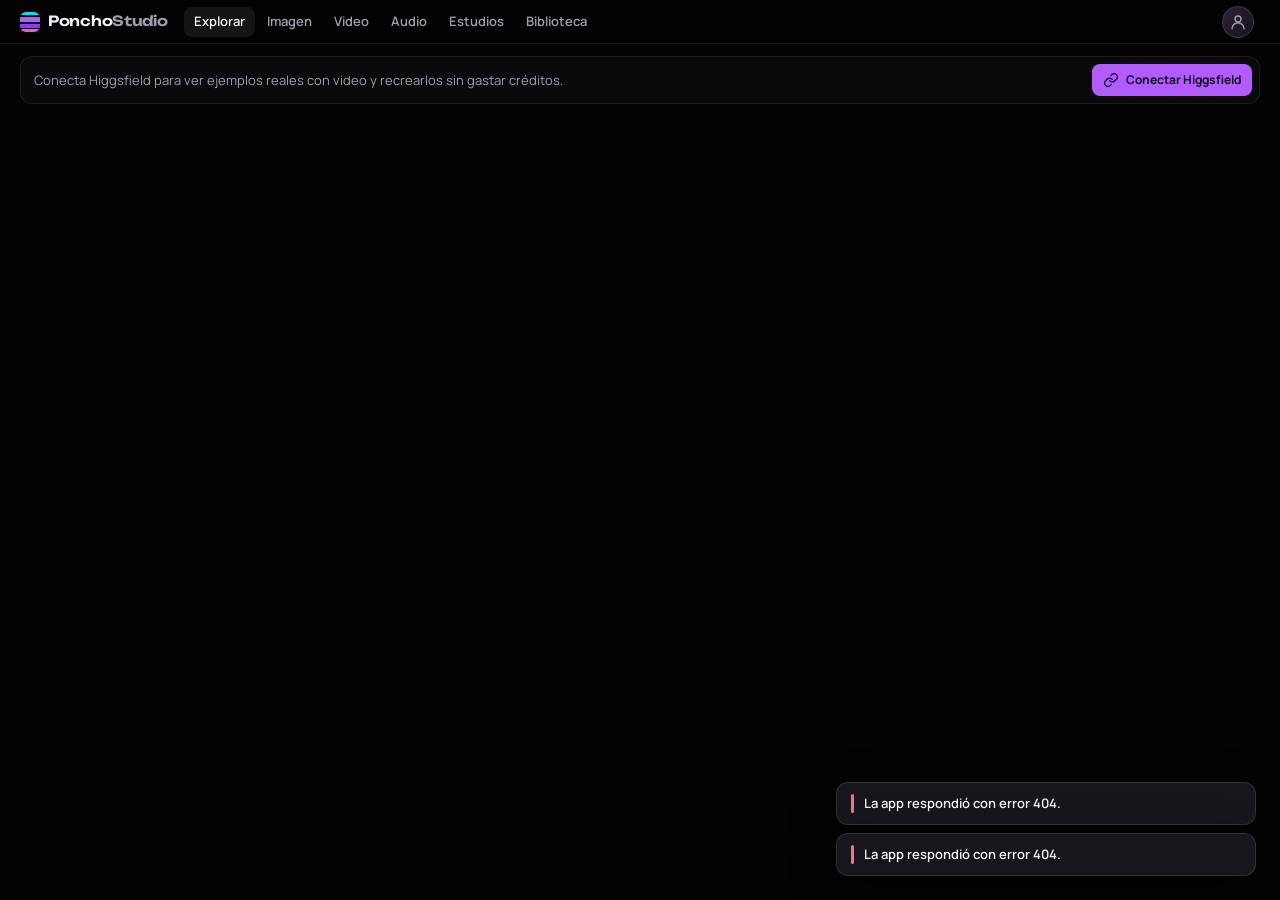
==== commit cc4217d0: "Preparar rediseño: tarjetas.js compartido (contrato de referencia), CSS por vista, capturas con Chro" ====
--- a/app/static/index.html
+++ b/app/static/index.html
@@ -11,6 +11,9 @@
   <link rel="preconnect" href="https://fonts.gstatic.com" crossorigin>
   <link rel="stylesheet" href="https://fonts.googleapis.com/css2?family=Manrope:wght@400;500;600;700;800&family=Unbounded:wght@500;600;700;800&display=swap">
   <link rel="stylesheet" href="estilos.css">
+  <link rel="stylesheet" href="css/explorar.css">
+  <link rel="stylesheet" href="css/generador.css">
+  <link rel="stylesheet" href="css/vistas.css">
 </head>
 <body>
   <a class="saltar" href="#contenido">Saltar al contenido</a>
--- a/app/static/estilos.css
+++ b/app/static/estilos.css
@@ -243,7 +243,7 @@
 /* Chips */
 .chips { display: flex; flex-wrap: wrap; gap: 6px; }
 .chip {
-  min-height: 30px; padding: 0 11px; border-radius: 999px; cursor: pointer;
+  min-height: 32px; padding: 0 12px; border-radius: 999px; cursor: pointer;
   background: rgba(255, 255, 255, .04); border: 1px solid var(--linea); color: var(--suave);
   font-weight: 600; font-size: 12px; display: inline-flex; align-items: center; gap: 6px; white-space: nowrap;
 }
@@ -331,6 +331,29 @@
 .vacio strong { color: var(--texto); font-size: 14px; }
 
 /* ---------- Explorar ---------- */
+.pagina-explorar { gap: 14px; padding-top: 12px; }
+.franja-aviso {
+  display: flex; align-items: center; justify-content: space-between; gap: 10px; flex-wrap: wrap;
+  padding: 8px 8px 8px 14px; border-radius: 12px; background: var(--fondo); box-shadow: inset 0 0 0 1px var(--linea);
+  color: var(--suave); font-size: 13px;
+}
+.franja-progreso { flex: 1 1 160px; max-width: 320px; }
+.franja-progreso .progreso { height: 4px; }
+.insignia .icono { width: 12px; height: 12px; }
+.lista-plantillas { list-style: none; margin: 0; padding: 0; display: grid; gap: 2px; }
+@media (min-width: 900px) { .seccion > .lista-plantillas { grid-template-columns: repeat(2, 1fr); gap: 4px 12px; } }
+.fila-plantilla {
+  width: 100%; display: grid; grid-template-columns: auto minmax(0, 1fr) auto; align-items: center; gap: 10px;
+  min-height: 52px; padding: 8px 10px; border: 0; border-radius: 10px; background: transparent; color: var(--texto); text-align: left; cursor: pointer;
+}
+.pop .fila-plantilla { grid-template-columns: auto minmax(0, 1fr); }
+.fila-plantilla:hover, .fila-plantilla:focus-visible { background: rgba(255, 255, 255, .05); }
+.fila-plantilla-txt { min-width: 0; }
+.fila-plantilla-txt strong { display: block; font-size: 13px; }
+.fila-plantilla-txt small { display: block; color: var(--tenue); font-size: 12px; white-space: nowrap; overflow: hidden; text-overflow: ellipsis; }
+.fila-plantilla-usar { font-size: 12px; font-weight: 700; color: var(--suave); }
+.fila-plantilla-mini { width: 40px; height: 40px; border-radius: 8px; object-fit: cover; }
+
 .carrusel { display: grid; grid-auto-flow: column; grid-auto-columns: 78%; gap: var(--gap); overflow-x: auto; scroll-snap-type: x mandatory; scrollbar-width: none; margin: 0 calc(var(--gutter) * -1); padding: 0 var(--gutter); }
 .carrusel::-webkit-scrollbar { display: none; }
 @media (min-width: 700px) { .carrusel { grid-auto-columns: 44%; } }
@@ -493,7 +516,7 @@
   position: fixed; z-index: 50; left: 8px; right: 8px; bottom: calc(64px + env(safe-area-inset-bottom));
   background: var(--vidrio); backdrop-filter: blur(20px); -webkit-backdrop-filter: blur(20px);
   border: 1px solid var(--linea-2); border-radius: 18px; box-shadow: 0 20px 60px rgba(0, 0, 0, .65);
-  padding: 8px; display: grid; gap: 6px; transition: border-color var(--rapido);
+  padding: 8px; display: grid; grid-template-columns: minmax(0, 1fr); gap: 6px; transition: border-color var(--rapido);
 }
 .barra-prompt:focus-within { border-color: rgba(177, 92, 255, .55); }
 @media (min-width: 1000px) {
@@ -507,7 +530,7 @@
 .barra-fila { display: flex; align-items: center; gap: 6px; }
 .barra-herr { display: flex; align-items: center; gap: 4px; flex: 1; min-width: 0; overflow-x: auto; scrollbar-width: none; }
 .barra-herr::-webkit-scrollbar { display: none; }
-.barra-herr .chip { flex-shrink: 0; }
+.barra-herr .chip, .barra-herr > .pop-ancla { flex-shrink: 0; }
 .barra-herr .chip .valor { color: var(--texto); }
 .motor-usado { font-size: 12px; color: var(--suave); display: flex; align-items: center; gap: 6px; flex-wrap: wrap; padding: 0 8px; }
 .motor-usado:empty { display: none; }
@@ -549,7 +572,7 @@
 .aviso-caja { border-radius: 14px; padding: 18px; display: grid; gap: 10px; background: var(--fondo); box-shadow: inset 0 0 0 1px var(--linea); }
 .aviso-caja h2 { font-size: 16px; }
 .aviso-caja p { color: var(--suave); max-width: 70ch; }
-.hero-acciones { display: flex; gap: 8px; flex-wrap: wrap; }
+.hero-acciones { display: flex; gap: 8px; flex-wrap: wrap; align-items: center; }
 
 /* ---------- Ajustes ---------- */
 .conexiones { display: grid; gap: 8px; }
--- a/app/static/css/explorar.css
+++ b/app/static/css/explorar.css
@@ -0,0 +1 @@
+/* PonchoStudio · estilos de explorar. Dueño: agente de explorar. Base y variables en ../estilos.css */
--- a/app/static/css/generador.css
+++ b/app/static/css/generador.css
@@ -0,0 +1 @@
+/* PonchoStudio · estilos de generador. Dueño: agente de generador. Base y variables en ../estilos.css */
--- a/app/static/css/vistas.css
+++ b/app/static/css/vistas.css
@@ -0,0 +1 @@
+/* PonchoStudio · estilos de vistas. Dueño: agente de vistas. Base y variables en ../estilos.css */
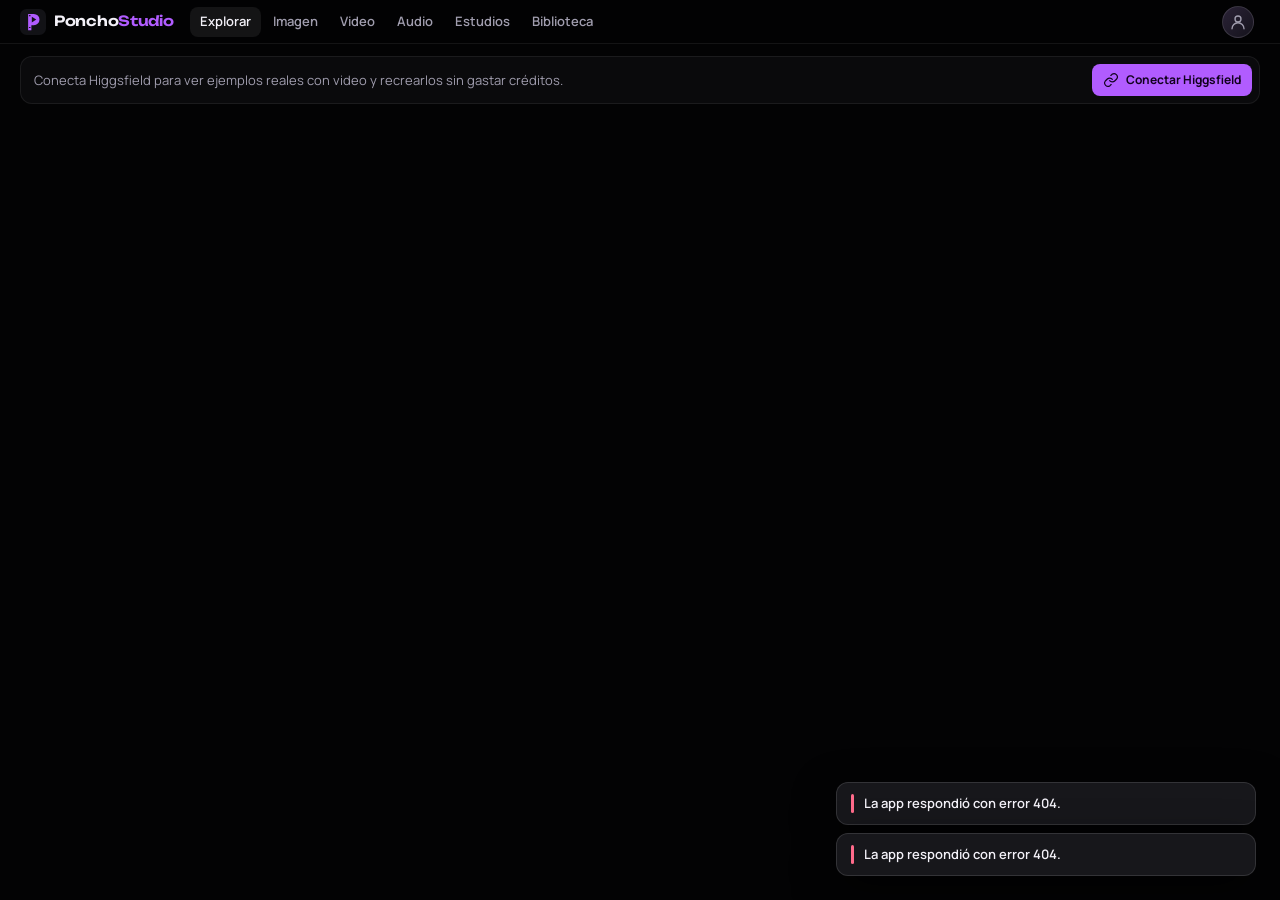
==== commit ff6dce39: "Logo nuevo: P de play (opción B elegida por Poncho) en cabecera y favicon Co-Authored-By: Claude Opu" ====
--- a/app/static/index.html
+++ b/app/static/index.html
@@ -6,7 +6,7 @@
   <meta name="theme-color" content="#000000">
   <meta name="color-scheme" content="dark">
   <title>PonchoStudio</title>
-  <link rel="icon" href="data:image/svg+xml,%3Csvg xmlns='http://www.w3.org/2000/svg' viewBox='0 0 32 32'%3E%3Crect width='32' height='32' rx='8' fill='%23000'/%3E%3Cpath d='M4 12h24v3H4zM4 17h24v3H4z' fill='%23B15CFF'/%3E%3Cpath d='M4 22h24v2H4z' fill='%23FF4FD8'/%3E%3Cpath d='M4 9h24v2H4z' fill='%2300E0FF'/%3E%3C/svg%3E">
+  <link rel="icon" type="image/svg+xml" href="logo.svg">
   <link rel="preconnect" href="https://fonts.googleapis.com">
   <link rel="preconnect" href="https://fonts.gstatic.com" crossorigin>
   <link rel="stylesheet" href="https://fonts.googleapis.com/css2?family=Manrope:wght@400;500;600;700;800&family=Unbounded:wght@500;600;700;800&display=swap">
@@ -20,7 +20,7 @@
 
   <header class="cabecera" id="cabecera">
     <a class="marca" href="#/" aria-label="PonchoStudio, ir a Explorar">
-      <span class="marca-tejido" aria-hidden="true"></span>
+      <svg class="marca-logo" viewBox="0 0 64 64" aria-hidden="true"><rect width="64" height="64" rx="16" fill="#121216"/><path d="M20 12h14a14 14 0 0 1 0 28h-6v12h-8Z" fill="#B15CFF"/><path d="M29 19v14l11-7z" fill="#121216"/><g fill="#121216"><rect x="22" y="44" width="4" height="3" rx="1"/><rect x="22" y="15" width="4" height="3" rx="1"/></g></svg>
       <span class="marca-nombre">Poncho<b>Studio</b></span>
     </a>
     <nav class="nav-principal" aria-label="Secciones">
--- a/app/static/estilos.css
+++ b/app/static/estilos.css
@@ -92,12 +92,9 @@
   border-bottom: 1px solid var(--linea);
 }
 .marca { display: inline-flex; align-items: center; gap: 8px; text-decoration: none; color: var(--texto); min-height: 44px; flex-shrink: 0; margin-right: 8px; }
-.marca-tejido {
-  width: 20px; height: 20px; border-radius: 6px;
-  background: linear-gradient(180deg, var(--cian) 0 14%, transparent 14% 24%, var(--violeta) 24% 52%, transparent 52% 60%, var(--violeta-fin) 60% 80%, transparent 80% 86%, var(--magenta) 86%);
-}
+.marca-logo { width: 26px; height: 26px; flex-shrink: 0; display: block; }
 .marca-nombre { font-family: var(--titulo); font-weight: 600; font-size: 14px; letter-spacing: -.02em; }
-.marca-nombre b { font-weight: 600; color: var(--suave); }
+.marca-nombre b { font-weight: 600; color: var(--violeta); }
 
 .nav-principal { display: none; gap: 2px; }
 .nav-principal a {
